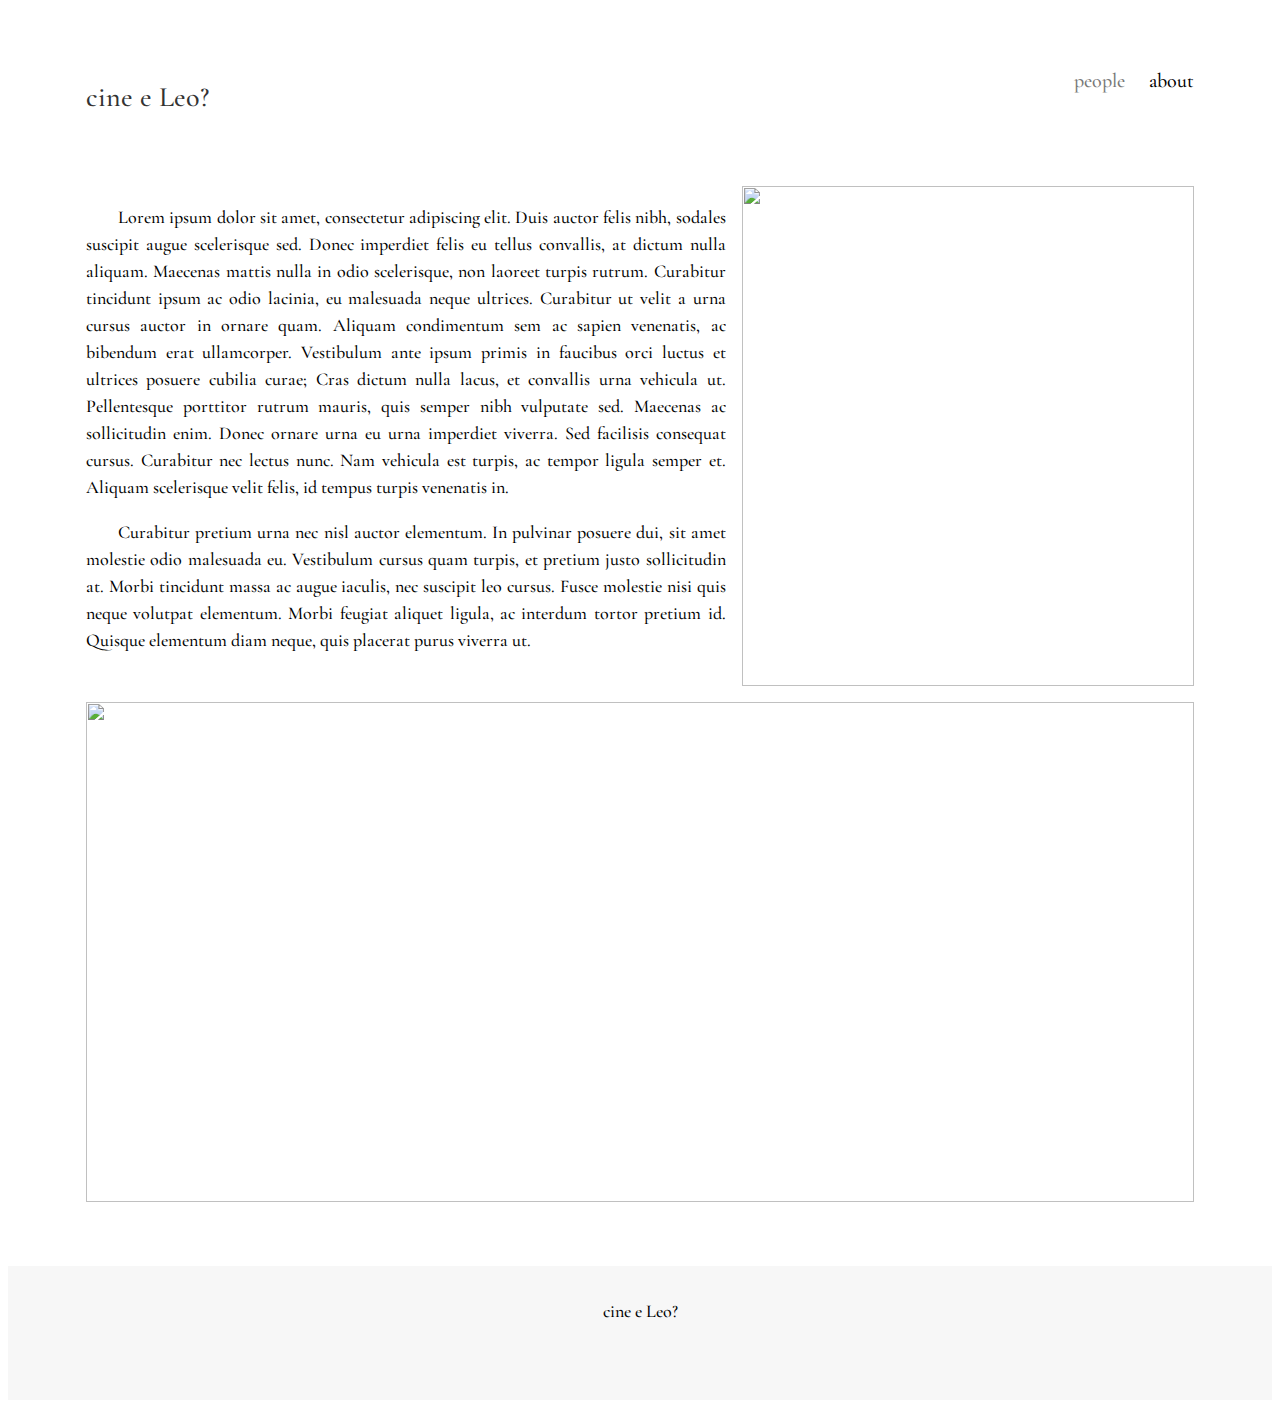
==== about.html @ e7632d4c "Add files via upload" ====
<!DOCTYPE html>
<html>
<head>
	<title>about | cine e Leo?</title>
	<link rel="stylesheet" href="style.css">
	<meta name="viewport" content="width=device-width, initial-scale=1">
	<script src="https://kit.fontawesome.com/a4ee151ce3.js" crossorigin="anonymous"></script>
</head>
<body>

	<nav>
		<div class="container">
			<div class="grid">

				<div class="column-xs-12 column-md-10">
					<a href="index.html" class="title">cine e Leo?</a>
				</div>

				<div class="column-xs-12 column-md-2">
					<ul>
						<li><a href="people.html">people</a></li>
						<li><a href="about.html" class="active">about</a></li>
					</ul>
				</div>

			</div>
		</div>
	</nav>

	<section class="gallery">
		<div class="container">
			<div class="grid">

				<div class="column-xs-12 column-md-7">
					<figure class="img-container">
						<p class="formatare_text">Lorem ipsum dolor sit amet, consectetur adipiscing elit. Duis auctor felis nibh, sodales suscipit augue scelerisque sed. Donec imperdiet felis eu tellus convallis, at dictum nulla aliquam. Maecenas mattis nulla in odio scelerisque, non laoreet turpis rutrum. Curabitur tincidunt ipsum ac odio lacinia, eu malesuada neque ultrices. Curabitur ut velit a urna cursus auctor in ornare quam. Aliquam condimentum sem ac sapien venenatis, ac bibendum erat ullamcorper. Vestibulum ante ipsum primis in faucibus orci luctus et ultrices posuere cubilia curae; Cras dictum nulla lacus, et convallis urna vehicula ut. Pellentesque porttitor rutrum mauris, quis semper nibh vulputate sed. Maecenas ac sollicitudin enim. Donec ornare urna eu urna imperdiet viverra. Sed facilisis consequat cursus. Curabitur nec lectus nunc. Nam vehicula est turpis, ac tempor ligula semper et. Aliquam scelerisque velit felis, id tempus turpis venenatis in.</p>
						<p class="formatare_text">Curabitur pretium urna nec nisl auctor elementum. In pulvinar posuere dui, sit amet molestie odio malesuada eu. Vestibulum cursus quam turpis, et pretium justo sollicitudin at. Morbi tincidunt massa ac augue iaculis, nec suscipit leo cursus. Fusce molestie nisi quis neque volutpat elementum. Morbi feugiat aliquet ligula, ac interdum tortor pretium id. Quisque elementum diam neque, quis placerat purus viverra ut.</p>
					</figure>
				</div>

				<div class="column-xs-12 column-md-5">
					<figure class="img-container">
						<img src="https://source.unsplash.com/5VXH4RG88gc" />
					</figure>
				</div>

				<div class="column-xs-12">
					<figure class="img-container">
						<img src="https://source.unsplash.com/-RBuQ2PK_L8" />
					</figure>
				</div>

			</div>
		</div>
	</section>

	<footer>
		<div class="container">
			<div class="grid">
				<div class="column-xs-12">

					<p class="copyright">cine e Leo?</p>

					<ul class="social">
						<li><a href="https://www.instagram.com/cine.e.leo/" target="_blank" rel="noopener noreferrer"><span class="fab fa-instagram"></span></a></li>
						<li><a href="https://www.facebook.com/profile.php?id=100009470730950" target="_blank" rel="noopener noreferrer"><span class="fab fa-facebook"></span></a></li>
					</ul>

				</div>
			</div>
		</div>
	</footer>
	
</body>
</html>
---- style.css ----
@import url('https://fonts.googleapis.com/css2?family=Cormorant+Garamond:ital,wght@0,300;0,400;0,500;0,600;0,700;1,300;1,400;1,500;1,600;1,700&display=swap');

* {
 box-sizing: border-box;
}

*::before, *::after {
 box-sizing: border-box;
}

body {
 font-family: 'Cormorant Garamond', serif;
 font-weight: 500;
 font-size: 1.125rem;
 line-height: 1.5;
 color: #000;
 background: #fff;
 text-rendering: optimizeLegibility;
}

.formatare_text{
  text-indent: 2rem;
  text-align: justify;
  text-justify: inter-word;
}

.container {
 margin: auto;
 padding: 0 1rem;
 max-width: 71.25rem;
 width: 100%;
}

.grid {
 display: flex;
 flex-direction: column;
 flex-flow: row wrap;
}

.grid > [class*="column-"] {
 display: block;
}

.first {
 order: -1;
}
.last {
 order: 12;
}

.align-top {
 align-items: start;
}
.align-center {
 align-items: center;
}
.align-bottom {
 align-items: end;
}

.column-xs-1 {
 flex-basis: 8.3333333333%;
 max-width: 8.3333333333%;
}
.column-xs-2 {
 flex-basis: 16.6666666667%;
 max-width: 16.6666666667%;
}
.column-xs-3 {
 flex-basis: 25%;
 max-width: 25%;
}
.column-xs-4 {
 flex-basis: 33.3333333333%;
 max-width: 33.3333333333%;
}
.column-xs-5 {
 flex-basis: 41.6666666667%;
 max-width: 41.6666666667%;
}
.column-xs-6 {
 flex-basis: 50%;
 max-width: 50%;
}
.column-xs-7 {
 flex-basis: 58.3333333333%;
 max-width: 58.3333333333%;
}
.column-xs-8 {
 flex-basis: 66.6666666667%;
 max-width: 66.6666666667%;
}
.column-xs-9 {
 flex-basis: 75%;
 max-width: 75%;
}
.column-xs-10 {
 flex-basis: 83.3333333333%;
 max-width: 83.3333333333%;
}
.column-xs-11 {
 flex-basis: 91.6666666667%;
 max-width: 91.6666666667%;
}
.column-xs-12 {
 flex-basis: 100%;
 max-width: 100%;
}

@supports (display: grid) {
 .grid {
   display: grid;
   grid-template-columns: repeat(12, 1fr);
   grid-template-rows: auto;
 }
 .grid > [class*="column-"] {
   margin: 0;
   max-width: 100%;
 }
 .gallery .grid {
   grid-gap: 1rem;
 }
 .column-xs-1 {
   grid-column-start: span 1;
   grid-column-end: span 1;
 }
 .column-xs-2 {
   grid-column-start: span 2;
   grid-column-end: span 2;
 }
 .column-xs-3 {
   grid-column-start: span 3;
   grid-column-end: span 3;
 }
 .column-xs-4 {
   grid-column-start: span 4;
   grid-column-end: span 4;
 }
 .column-xs-5 {
   grid-column-start: span 5;
   grid-column-end: span 5;
 }
 .column-xs-6 {
   grid-column-start: span 6;
   grid-column-end: span 6;
 }
 .column-xs-7 {
   grid-column-start: span 7;
   grid-column-end: span 7;
 }
 .column-xs-8 {
   grid-column-start: span 8;
   grid-column-end: span 8;
 }
 .column-xs-9 {
   grid-column-start: span 9;
   grid-column-end: span 9;
 }
 .column-xs-10 {
   grid-column-start: span 10;
   grid-column-end: span 10;
 }
 .column-xs-11 {
   grid-column-start: span 11;
   grid-column-end: span 11;
 }
 .column-xs-12 {
   grid-column-start: span 12;
   grid-column-end: span 12;
 }
}

/*    incepe bara sus     */

ul {
  padding: 0;
}

ul li {
 margin: 0 1.5rem 0 0;
 list-style: none;
}

a {
 color: #787878;
 text-decoration: none;

}

a:hover {
 color: #000;
}

nav .active {
 color: #000 !important;
}

.title {
  display: block;
  margin-block-start: 1em;
  margin-block-end: 1em;
  margin-inline-start: 0px;
  margin-inline-end: 0px;
  font-size: 1.75rem;
  color: #333;
}

nav {
 padding: 2.5rem 0 2.5rem 0;
}

nav ul {
 display: flex;
 justify-content: flex-start;
}

nav li {
 font-size: 1.25rem;
}

nav li:nth-child(2) {
 margin: 0;
}

/*    termina bara sus     */

/*    incepe galerie     */

.gallery {
 padding: 0 0 4rem 0;
}

.tile {
  transform: scale(0);
}

.scale-anm {
  transform: scale(1);
}
.filtre {
  text-align: right;
}

.toolbar{
  display: none;
  overflow: hidden;
}

.buton_mare {
  font-family: 'Cormorant Garamond', serif;
  font-size: 1rem;
  margin: 0 0 1rem 0;
  font-weight: 300;
  background-color: #f7f7f7;
  border: none;
  cursor: pointer;
}

.buton_mare:focus {
  outline: none;
}

.buton {
  font-family: 'Cormorant Garamond', serif;
  font-size: 1rem;
  margin: 0 0 1rem 0;
  font-weight: 300;
  background-color: #f7f7f7;
  border: none;
  cursor: pointer;
}

.buton:hover {
  font-weight: 600;
}

.butonactiv {
  font-weight: 600 ;
}

.buton:focus {
  outline: none;
}

figure {
  margin: 0;
}

.img-container {
 width: 100%;
 height: 500px;
 overflow: hidden;
}

img {
 width: 100%;
 height: 500px;
 object-fit: cover;
 transform: scale(1);
 transition: all 0.3s ease-in-out;
}

img:hover {
 transform: scale(1.02);
}

/*    termina galerie     */

/*    incepe footer     */

.social, .copyright {
 margin: 1rem;
}

.copyright{
  -webkit-user-select: none;
  -moz-user-select: none;
  -ms-user-select: none;
  user-select: none;
}

.social li {
 display: inline-block;
}

footer li:nth-child(2) {
 margin: 0;
}

footer {
  width: 100%;
  padding: 1rem 0;
  background: #f7f7f7;
  text-align: center;
}

/*    termina footer     */

/*    incepe media responsive     */

@supports (display: grid) {
  @media (min-width: 48rem) {
   .column-sm-1 {
     grid-column-start: span 1;
     grid-column-end: span 1;
   }
   .column-sm-2 {
     grid-column-start: span 2;
     grid-column-end: span 2;
   }
   .column-sm-3 {
     grid-column-start: span 3;
     grid-column-end: span 3;
   }
   .column-sm-4 {
     grid-column-start: span 4;
     grid-column-end: span 4;
   }
   .column-sm-5 {
     grid-column-start: span 5;
     grid-column-end: span 5;
   }
   .column-sm-6 {
     grid-column-start: span 6;
     grid-column-end: span 6;
   }
   .column-sm-7 {
     grid-column-start: span 7;
     grid-column-end: span 7;
   }
   .column-sm-8 {
     grid-column-start: span 8;
     grid-column-end: span 8;
   }
   .column-sm-9 {
     grid-column-start: span 9;
     grid-column-end: span 9;
   }
   .column-sm-10 {
     grid-column-start: span 10;
     grid-column-end: span 10;
   }
   .column-sm-11 {
     grid-column-start: span 11;
     grid-column-end: span 11;
   }
   .column-sm-12 {
     grid-column-start: span 12;
     grid-column-end: span 12;
   }
 }

 @media (min-width: 62rem) {
   .column-md-1 {
     grid-column-start: span 1;
     grid-column-end: span 1;
   }
   .column-md-2 {
     grid-column-start: span 2;
     grid-column-end: span 2;
   }
   .column-md-3 {
     grid-column-start: span 3;
     grid-column-end: span 3;
   }
   .column-md-4 {
     grid-column-start: span 4;
     grid-column-end: span 4;
   }
   .column-md-5 {
     grid-column-start: span 5;
     grid-column-end: span 5;
   }
   .column-md-6 {
     grid-column-start: span 6;
     grid-column-end: span 6;
   }
   .column-md-7 {
     grid-column-start: span 7;
     grid-column-end: span 7;
   }
   .column-md-8 {
     grid-column-start: span 8;
     grid-column-end: span 8;
   }
   .column-md-9 {
     grid-column-start: span 9;
     grid-column-end: span 9;
   }
   .column-md-10 {
     grid-column-start: span 10;
     grid-column-end: span 10;
   }
   .column-md-11 {
     grid-column-start: span 11;
     grid-column-end: span 11;
   }
   .column-md-12 {
     grid-column-start: span 12;
     grid-column-end: span 12;
   }
 }

 @media (min-width: 75rem) {
   .column-lg-1 {
     grid-column-start: span 1;
     grid-column-end: span 1;
   }
   .column-lg-2 {
     grid-column-start: span 2;
     grid-column-end: span 2;
   }
   .column-lg-3 {
     grid-column-start: span 3;
     grid-column-end: span 3;
   }
   .column-lg-4 {
     grid-column-start: span 4;
     grid-column-end: span 4;
   }
   .column-lg-5 {
     grid-column-start: span 5;
     grid-column-end: span 5;
   }
   .column-lg-6 {
     grid-column-start: span 6;
     grid-column-end: span 6;
   }
   .column-lg-7 {
     grid-column-start: span 7;
     grid-column-end: span 7;
   }
   .column-lg-8 {
     grid-column-start: span 8;
     grid-column-end: span 8;
   }
   .column-lg-9 {
     grid-column-start: span 9;
     grid-column-end: span 9;
   }
   .column-lg-10 {
     grid-column-start: span 10;
     grid-column-end: span 10;
   }
   .column-lg-11 {
     grid-column-start: span 11;
     grid-column-end: span 11;
   }
   .column-lg-12 {
     grid-column-start: span 12;
     grid-column-end: span 12;
   }
 }
}

@media (min-width: 48rem) {
 .column-sm-1 {
   flex-basis: 8.3333333333%;
   max-width: 8.3333333333%;
 }
 .column-sm-2 {
   flex-basis: 16.6666666667%;
   max-width: 16.6666666667%;
 }
 .column-sm-3 {
   flex-basis: 25%;
   max-width: 25%;
 }
 .column-sm-4 {
   flex-basis: 33.3333333333%;
   max-width: 33.3333333333%;
 }
 .column-sm-5 {
   flex-basis: 41.6666666667%;
   max-width: 41.6666666667%;
 }
 .column-sm-6 {
   flex-basis: 50%;
   max-width: 50%;
 }
 .column-sm-7 {
   flex-basis: 58.3333333333%;
   max-width: 58.3333333333%;
 }
 .column-sm-8 {
   flex-basis: 66.6666666667%;
   max-width: 66.6666666667%;
 }
 .column-sm-9 {
   flex-basis: 75%;
   max-width: 75%;
 }
 .column-sm-10 {
   flex-basis: 83.3333333333%;
   max-width: 83.3333333333%;
 }
 .column-sm-11 {
   flex-basis: 91.6666666667%;
   max-width: 91.6666666667%;
 }
 .column-sm-12 {
   flex-basis: 100%;
   max-width: 100%;
 }
}

@media (min-width: 62rem) {
 .column-md-1 {
   flex-basis: 8.3333333333%;
   max-width: 8.3333333333%;
 }
 .column-md-2 {
   flex-basis: 16.6666666667%;
   max-width: 16.6666666667%;
 }
 .column-md-3 {
   flex-basis: 25%;
   max-width: 25%;
 }
 .column-md-4 {
   flex-basis: 33.3333333333%;
   max-width: 33.3333333333%;
 }
 .column-md-5 {
   flex-basis: 41.6666666667%;
   max-width: 41.6666666667%;
 }
 .column-md-6 {
   flex-basis: 50%;
   max-width: 50%;
 }
 .column-md-7 {
   flex-basis: 58.3333333333%;
   max-width: 58.3333333333%;
 }
 .column-md-8 {
   flex-basis: 66.6666666667%;
   max-width: 66.6666666667%;
 }
 .column-md-9 {
   flex-basis: 75%;
   max-width: 75%;
 }
 .column-md-10 {
   flex-basis: 83.3333333333%;
   max-width: 83.3333333333%;
 }
 .column-md-11 {
   flex-basis: 91.6666666667%;
   max-width: 91.6666666667%;
 }
 .column-md-12 {
   flex-basis: 100%;
   max-width: 100%;
 }
}

@media (min-width: 75rem) {
 .column-lg-1 {
   flex-basis: 8.3333333333%;
   max-width: 8.3333333333%;
 }
 .column-lg-2 {
   flex-basis: 16.6666666667%;
   max-width: 16.6666666667%;
 }
 .column-lg-3 {
   flex-basis: 25%;
   max-width: 25%;
 }
 .column-lg-4 {
   flex-basis: 33.3333333333%;
   max-width: 33.3333333333%;
 }
 .column-lg-5 {
   flex-basis: 41.6666666667%;
   max-width: 41.6666666667%;
 }
 .column-lg-6 {
   flex-basis: 50%;
   max-width: 50%;
 }
 .column-lg-7 {
   flex-basis: 58.3333333333%;
   max-width: 58.3333333333%;
 }
 .column-lg-8 {
   flex-basis: 66.6666666667%;
   max-width: 66.6666666667%;
 }
 .column-lg-9 {
   flex-basis: 75%;
   max-width: 75%;
 }
 .column-lg-10 {
   flex-basis: 83.3333333333%;
   max-width: 83.3333333333%;
 }
 .column-lg-11 {
   flex-basis: 91.6666666667%;
   max-width: 91.6666666667%;
 }
 .column-lg-12 {
   flex-basis: 100%;
   max-width: 100%;
 }
}

@media (min-width: 62rem) {
 nav ul {
   justify-content: flex-end;
 }
}

@media screen and (max-width: 1024px) {
  nav {
    padding-top: 1.5rem;
  }

  .title {
    margin-block-start: 0.3em;
    margin-block-end: 0em;
  }

  .img-container {
   height: 100%;
 }

 .img-content {
   display: block;
   padding: 1rem 0;
 }

 img {
   transition: none;
 }

 img:hover {
   transform: none;
 }
}

/*    termiana media responsive     */
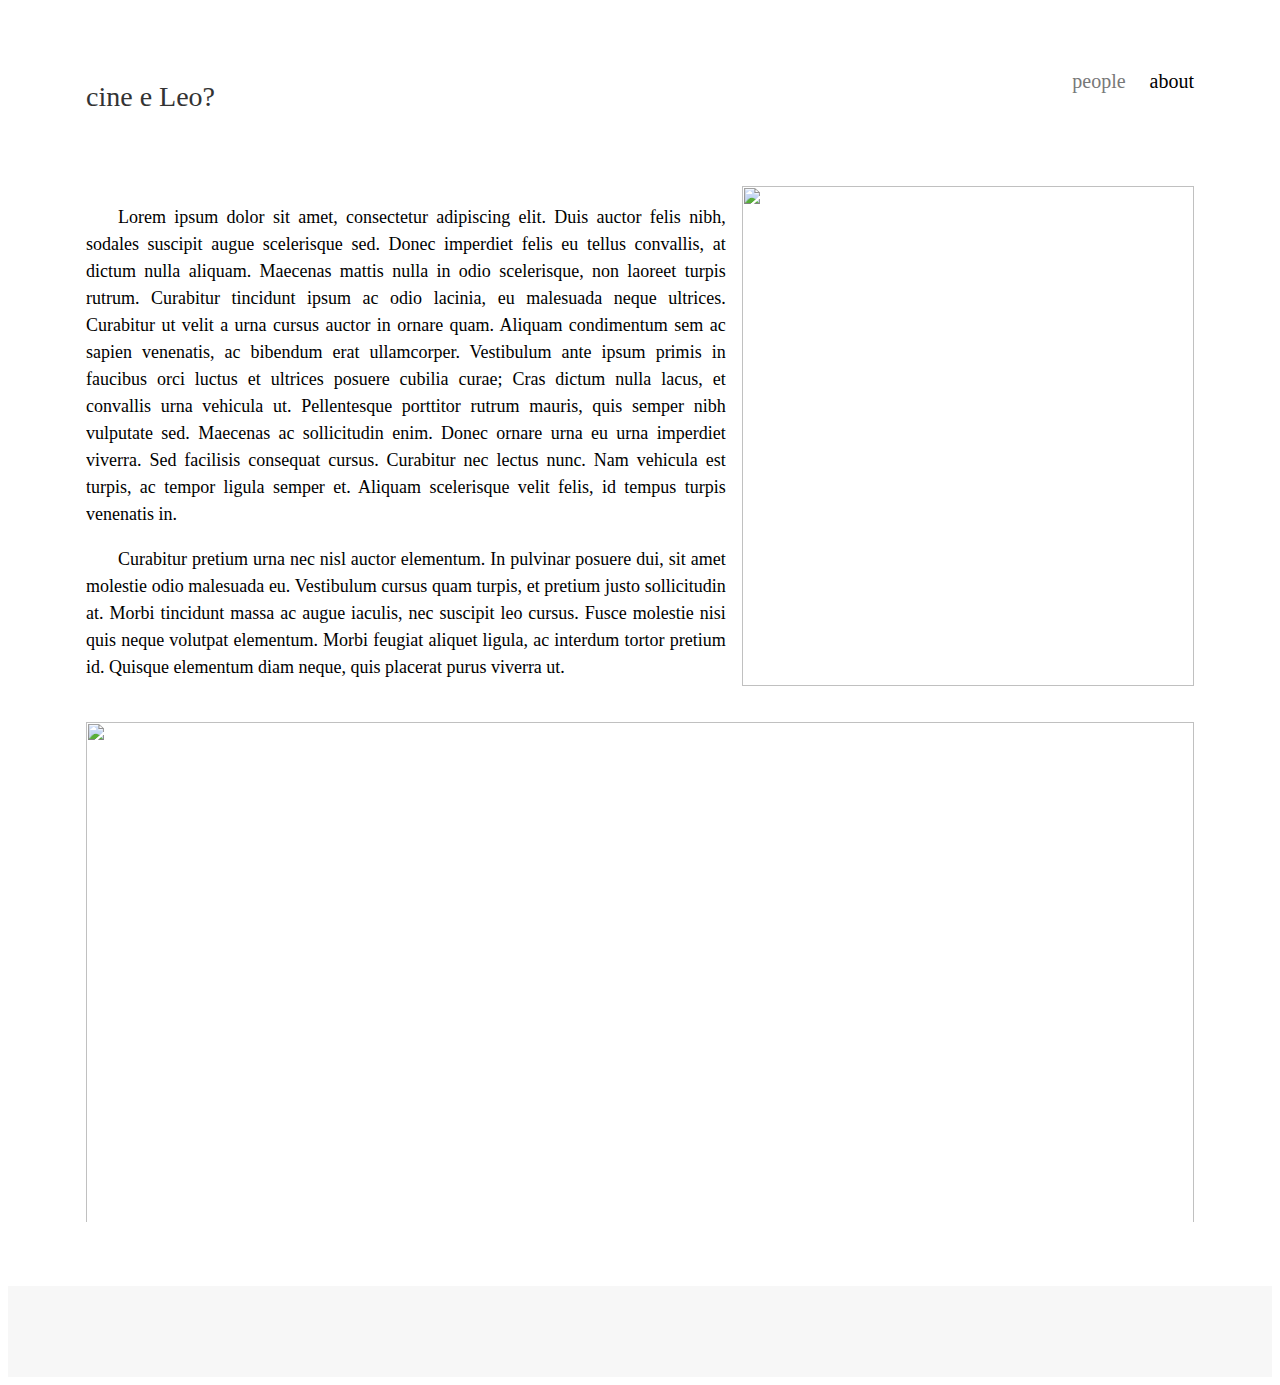
==== commit af4fb2da: "Add files via upload" ====
--- a/about.html
+++ b/about.html
@@ -2,9 +2,16 @@
 <html>
 <head>
 	<title>about | cine e Leo?</title>
-	<link rel="stylesheet" href="style.css">
+	<link rel="stylesheet" href="stuff/style.css">
 	<meta name="viewport" content="width=device-width, initial-scale=1">
 	<script src="https://kit.fontawesome.com/a4ee151ce3.js" crossorigin="anonymous"></script>
+
+	<link rel="icon" type="image/png" href="stuff/favicon.png"/>
+	<meta property="og:title" content="about | cine e Leo?" />
+	<meta property="og:type" content="website" />
+	<meta property="og:url" content="https://leonardhinganescu.github.io/cineeleo/about.html" />
+	<meta property="og:image" content="https://source.unsplash.com/P44RIGl9V54" />
+	<meta property="og:description" content="The official photography portfolio and website of the photographer Leonard Hîngănescu." />
 </head>
 <body>
 
@@ -29,7 +36,7 @@
 
 	<section class="gallery">
 		<div class="container">
-			<div class="grid">
+			<div class="grid dimmed">
 
 				<div class="column-xs-12 column-md-7">
 					<figure class="img-container">
@@ -40,12 +47,12 @@
 
 				<div class="column-xs-12 column-md-5">
 					<figure class="img-container">
-						<img src="https://source.unsplash.com/5VXH4RG88gc" />
+						<img src="stuff/img/about/profile_picture.jpg" />
 					</figure>
 				</div>
 
 				<div class="column-xs-12">
-					<figure class="img-container">
+					<figure class="img-container specialImg">
 						<img src="https://source.unsplash.com/-RBuQ2PK_L8" />
 					</figure>
 				</div>
@@ -59,17 +66,20 @@
 			<div class="grid">
 				<div class="column-xs-12">
 
-					<p class="copyright">cine e Leo?</p>
-
 					<ul class="social">
 						<li><a href="https://www.instagram.com/cine.e.leo/" target="_blank" rel="noopener noreferrer"><span class="fab fa-instagram"></span></a></li>
 						<li><a href="https://www.facebook.com/profile.php?id=100009470730950" target="_blank" rel="noopener noreferrer"><span class="fab fa-facebook"></span></a></li>
 					</ul>
 
+					<p class="copyright"></p>
+
 				</div>
 			</div>
 		</div>
 	</footer>
+
+	<script src='https://cdnjs.cloudflare.com/ajax/libs/jquery/3.1.1/jquery.min.js'></script>
+	<script src="stuff/script.js"></script>
 	
 </body>
 </html>--- a/stuff/style.css
+++ b/stuff/style.css
@@ -0,0 +1,772 @@
+@font-face {
+  font-family: Cormorant_Garamond;
+  src: url(fonts/cormorantgaramond-light.ttf);
+  font-weight: 300;
+}
+
+@font-face {
+  font-family: Cormorant_Garamond;
+  src: url(fonts/cormorantgaramond-lightitalic.ttf);
+  font-weight: 300;
+  font-style: italic;
+}
+
+@font-face {
+  font-family: Cormorant_Garamond;
+  src: url(fonts/cormorantgaramond-regular.ttf);
+  font-weight: 400;
+}
+
+@font-face {
+  font-family: Cormorant_Garamond;
+  src: url(fonts/cormorantgaramond-italic.ttf);
+  font-weight: 400;
+  font-style: italic;
+}
+
+@font-face {
+  font-family: Cormorant_Garamond;
+  src: url(fonts/cormorantgaramond-medium.ttf);
+  font-weight: 500;
+}
+
+@font-face {
+  font-family: Cormorant_Garamond;
+  src: url(fonts/cormorantgaramond-mediumitalic.ttf);
+  font-weight: 500;
+  font-style: italic;
+}
+
+@font-face {
+  font-family: Cormorant_Garamond;
+  src: url(fonts/cormorantgaramond-semibold.ttf);
+  font-weight: 600;
+}
+
+@font-face {
+  font-family: Cormorant_Garamond;
+  src: url(fonts/cormorantgaramond-semibolditalic.ttf);
+  font-weight: 600;
+  font-style: italic;
+}
+
+@font-face {
+  font-family: Cormorant_Garamond;
+  src: url(fonts/CormorantGaramond-Bold.ttf);
+  font-weight: 700;
+}
+
+@font-face {
+  font-family: Cormorant_Garamond;
+  src: url(fonts/cormorantgaramond-bolditalic.ttf);
+  font-weight: 700;
+  font-style: italic;
+}
+
+* {
+ box-sizing: border-box;
+}
+
+*::before, *::after {
+ box-sizing: border-box;
+}
+
+body {
+ font-family: Cormorant_Garamond;
+ font-weight: 500;
+ font-size: 1.125rem;
+ line-height: 1.5;
+ color: #000;
+ background: #fff;
+ text-rendering: optimizeLegibility;
+}
+
+.formatare_text{
+  text-indent: 2rem;
+  text-align: justify;
+  text-justify: inter-word;
+}
+
+.container {
+ margin: auto;
+ padding: 0 1rem;
+ max-width: 71.25rem;
+ width: 100%;
+}
+
+.grid {
+  display: flex;
+  flex-direction: column;
+  flex-flow: row wrap;
+}
+
+.grid > [class*="column-"] {
+ display: block;
+}
+
+.first {
+ order: -1;
+}
+.last {
+ order: 12;
+}
+
+.align-top {
+ align-items: start;
+}
+.align-center {
+ align-items: center;
+}
+.align-bottom {
+ align-items: end;
+}
+
+.column-xs-1 {
+ flex-basis: 8.3333333333%;
+ max-width: 8.3333333333%;
+}
+.column-xs-2 {
+ flex-basis: 16.6666666667%;
+ max-width: 16.6666666667%;
+}
+.column-xs-3 {
+ flex-basis: 25%;
+ max-width: 25%;
+}
+.column-xs-4 {
+ flex-basis: 33.3333333333%;
+ max-width: 33.3333333333%;
+}
+.column-xs-5 {
+ flex-basis: 41.6666666667%;
+ max-width: 41.6666666667%;
+}
+.column-xs-6 {
+ flex-basis: 50%;
+ max-width: 50%;
+}
+.column-xs-7 {
+ flex-basis: 58.3333333333%;
+ max-width: 58.3333333333%;
+}
+.column-xs-8 {
+ flex-basis: 66.6666666667%;
+ max-width: 66.6666666667%;
+}
+.column-xs-9 {
+ flex-basis: 75%;
+ max-width: 75%;
+}
+.column-xs-10 {
+ flex-basis: 83.3333333333%;
+ max-width: 83.3333333333%;
+}
+.column-xs-11 {
+ flex-basis: 91.6666666667%;
+ max-width: 91.6666666667%;
+}
+.column-xs-12 {
+ flex-basis: 100%;
+ max-width: 100%;
+}
+
+@supports (display: grid) {
+ .grid {
+   display: grid;
+   grid-template-columns: repeat(12, 1fr);
+   grid-template-rows: auto;
+ }
+ .grid > [class*="column-"] {
+   margin: 0;
+   max-width: 100%;
+ }
+ .gallery .grid {
+   grid-gap: 1rem;
+ }
+ .column-xs-1 {
+   grid-column-start: span 1;
+   grid-column-end: span 1;
+ }
+ .column-xs-2 {
+   grid-column-start: span 2;
+   grid-column-end: span 2;
+ }
+ .column-xs-3 {
+   grid-column-start: span 3;
+   grid-column-end: span 3;
+ }
+ .column-xs-4 {
+   grid-column-start: span 4;
+   grid-column-end: span 4;
+ }
+ .column-xs-5 {
+   grid-column-start: span 5;
+   grid-column-end: span 5;
+ }
+ .column-xs-6 {
+   grid-column-start: span 6;
+   grid-column-end: span 6;
+ }
+ .column-xs-7 {
+   grid-column-start: span 7;
+   grid-column-end: span 7;
+ }
+ .column-xs-8 {
+   grid-column-start: span 8;
+   grid-column-end: span 8;
+ }
+ .column-xs-9 {
+   grid-column-start: span 9;
+   grid-column-end: span 9;
+ }
+ .column-xs-10 {
+   grid-column-start: span 10;
+   grid-column-end: span 10;
+ }
+ .column-xs-11 {
+   grid-column-start: span 11;
+   grid-column-end: span 11;
+ }
+ .column-xs-12 {
+   grid-column-start: span 12;
+   grid-column-end: span 12;
+ }
+}
+
+/*    incepe bara sus     */
+
+ul {
+  padding: 0;
+}
+
+ul li {
+ margin: 0 1.5rem 0 0;
+ list-style: none;
+}
+
+a {
+ color: #787878;
+ text-decoration: none;
+
+}
+
+a:hover {
+ color: #000;
+}
+
+nav .active {
+ color: #000 !important;
+}
+
+.title {
+  display: block;
+  margin-block-start: 1em;
+  margin-block-end: 1em;
+  margin-inline-start: 0px;
+  margin-inline-end: 0px;
+  font-size: 1.75rem;
+  color: #333;
+}
+
+nav {
+ padding: 2.5rem 0 2.5rem 0;
+}
+
+nav ul {
+ display: flex;
+ justify-content: flex-start;
+}
+
+nav li {
+ font-size: 1.25rem;
+}
+
+nav li:nth-child(2) {
+ margin: 0;
+}
+
+/*    termina bara sus     */
+
+/*    incepe galerie     */
+
+.dimmed {
+  position: relative;
+}
+
+.dimmed:after {
+  content: " ";
+  z-index: 10;
+  display: block;
+  position: absolute;
+  height: 100%;
+  top: 0;
+  left: 0;
+  right: 0;
+}
+
+.gallery {
+ padding: 0 0 4rem 0;
+}
+
+.tile {
+  transform: scale(0);
+}
+
+.scale-anm {
+  transform: scale(1);
+}
+.filtre {
+  text-align: right;
+}
+
+.toolbar{
+  display: none;
+  overflow: hidden;
+}
+
+.buton_mare {
+  font-family: Cormorant_Garamond;
+  font-size: 1rem;
+  margin: 0 0 1rem 0;
+  font-weight: 300;
+  background-color: #f7f7f7;
+  border: none;
+  cursor: pointer;
+}
+
+.buton_mare:focus {
+  outline: none;
+}
+
+.buton {
+  font-family: Cormorant_Garamond;
+  font-size: 1rem;
+  margin: 0 0 1rem 0;
+  font-weight: 300;
+  background-color: #f7f7f7;
+  border: none;
+  cursor: pointer;
+}
+
+.buton:hover {
+  text-shadow: 0 0 .01px black;
+}
+
+.butonactiv {
+  text-shadow: 0 0 .01px black;
+}
+
+.buton:focus {
+  outline: none;
+}
+
+figure {
+  margin: 0;
+}
+
+.img-container {
+ width: 100%;
+ height: 500px;
+ overflow: hidden;
+}
+
+img {
+ width: 100%;
+ height: 500px;
+ object-fit: cover;
+ transform: scale(1);
+ transition: all 0.3s ease-in-out;
+}
+
+/*    termina galerie     */
+
+/*    incepe footer     */
+
+.social, .copyright {
+ margin: 1rem;
+}
+
+.copyright{
+  -webkit-user-select: none;
+  -moz-user-select: none;
+  -ms-user-select: none;
+  user-select: none;
+}
+
+.social li {
+ display: inline-block;
+}
+
+footer li:nth-child(2) {
+ margin: 0;
+}
+
+footer {
+  width: 100%;
+  padding: 1rem 0;
+  background: #f7f7f7;
+  text-align: center;
+  font-style: italic;
+}
+
+/*    termina footer     */
+
+/*    Prima pagină      */
+
+.specialImg img{
+  height: 600px;
+}
+.specialImg {
+  margin-top: 20px;
+}
+
+/*    incepe media responsive     */
+
+@supports (display: grid) {
+  @media (min-width: 48rem) {
+   .column-sm-1 {
+     grid-column-start: span 1;
+     grid-column-end: span 1;
+   }
+   .column-sm-2 {
+     grid-column-start: span 2;
+     grid-column-end: span 2;
+   }
+   .column-sm-3 {
+     grid-column-start: span 3;
+     grid-column-end: span 3;
+   }
+   .column-sm-4 {
+     grid-column-start: span 4;
+     grid-column-end: span 4;
+   }
+   .column-sm-5 {
+     grid-column-start: span 5;
+     grid-column-end: span 5;
+   }
+   .column-sm-6 {
+     grid-column-start: span 6;
+     grid-column-end: span 6;
+   }
+   .column-sm-7 {
+     grid-column-start: span 7;
+     grid-column-end: span 7;
+   }
+   .column-sm-8 {
+     grid-column-start: span 8;
+     grid-column-end: span 8;
+   }
+   .column-sm-9 {
+     grid-column-start: span 9;
+     grid-column-end: span 9;
+   }
+   .column-sm-10 {
+     grid-column-start: span 10;
+     grid-column-end: span 10;
+   }
+   .column-sm-11 {
+     grid-column-start: span 11;
+     grid-column-end: span 11;
+   }
+   .column-sm-12 {
+     grid-column-start: span 12;
+     grid-column-end: span 12;
+   }
+ }
+
+ @media (min-width: 62rem) {
+   .column-md-1 {
+     grid-column-start: span 1;
+     grid-column-end: span 1;
+   }
+   .column-md-2 {
+     grid-column-start: span 2;
+     grid-column-end: span 2;
+   }
+   .column-md-3 {
+     grid-column-start: span 3;
+     grid-column-end: span 3;
+   }
+   .column-md-4 {
+     grid-column-start: span 4;
+     grid-column-end: span 4;
+   }
+   .column-md-5 {
+     grid-column-start: span 5;
+     grid-column-end: span 5;
+   }
+   .column-md-6 {
+     grid-column-start: span 6;
+     grid-column-end: span 6;
+   }
+   .column-md-7 {
+     grid-column-start: span 7;
+     grid-column-end: span 7;
+   }
+   .column-md-8 {
+     grid-column-start: span 8;
+     grid-column-end: span 8;
+   }
+   .column-md-9 {
+     grid-column-start: span 9;
+     grid-column-end: span 9;
+   }
+   .column-md-10 {
+     grid-column-start: span 10;
+     grid-column-end: span 10;
+   }
+   .column-md-11 {
+     grid-column-start: span 11;
+     grid-column-end: span 11;
+   }
+   .column-md-12 {
+     grid-column-start: span 12;
+     grid-column-end: span 12;
+   }
+ }
+
+ @media (min-width: 75rem) {
+   .column-lg-1 {
+     grid-column-start: span 1;
+     grid-column-end: span 1;
+   }
+   .column-lg-2 {
+     grid-column-start: span 2;
+     grid-column-end: span 2;
+   }
+   .column-lg-3 {
+     grid-column-start: span 3;
+     grid-column-end: span 3;
+   }
+   .column-lg-4 {
+     grid-column-start: span 4;
+     grid-column-end: span 4;
+   }
+   .column-lg-5 {
+     grid-column-start: span 5;
+     grid-column-end: span 5;
+   }
+   .column-lg-6 {
+     grid-column-start: span 6;
+     grid-column-end: span 6;
+   }
+   .column-lg-7 {
+     grid-column-start: span 7;
+     grid-column-end: span 7;
+   }
+   .column-lg-8 {
+     grid-column-start: span 8;
+     grid-column-end: span 8;
+   }
+   .column-lg-9 {
+     grid-column-start: span 9;
+     grid-column-end: span 9;
+   }
+   .column-lg-10 {
+     grid-column-start: span 10;
+     grid-column-end: span 10;
+   }
+   .column-lg-11 {
+     grid-column-start: span 11;
+     grid-column-end: span 11;
+   }
+   .column-lg-12 {
+     grid-column-start: span 12;
+     grid-column-end: span 12;
+   }
+ }
+}
+
+@media (min-width: 48rem) {
+ .column-sm-1 {
+   flex-basis: 8.3333333333%;
+   max-width: 8.3333333333%;
+ }
+ .column-sm-2 {
+   flex-basis: 16.6666666667%;
+   max-width: 16.6666666667%;
+ }
+ .column-sm-3 {
+   flex-basis: 25%;
+   max-width: 25%;
+ }
+ .column-sm-4 {
+   flex-basis: 33.3333333333%;
+   max-width: 33.3333333333%;
+ }
+ .column-sm-5 {
+   flex-basis: 41.6666666667%;
+   max-width: 41.6666666667%;
+ }
+ .column-sm-6 {
+   flex-basis: 50%;
+   max-width: 50%;
+ }
+ .column-sm-7 {
+   flex-basis: 58.3333333333%;
+   max-width: 58.3333333333%;
+ }
+ .column-sm-8 {
+   flex-basis: 66.6666666667%;
+   max-width: 66.6666666667%;
+ }
+ .column-sm-9 {
+   flex-basis: 75%;
+   max-width: 75%;
+ }
+ .column-sm-10 {
+   flex-basis: 83.3333333333%;
+   max-width: 83.3333333333%;
+ }
+ .column-sm-11 {
+   flex-basis: 91.6666666667%;
+   max-width: 91.6666666667%;
+ }
+ .column-sm-12 {
+   flex-basis: 100%;
+   max-width: 100%;
+ }
+}
+
+@media (min-width: 62rem) {
+ .column-md-1 {
+   flex-basis: 8.3333333333%;
+   max-width: 8.3333333333%;
+ }
+ .column-md-2 {
+   flex-basis: 16.6666666667%;
+   max-width: 16.6666666667%;
+ }
+ .column-md-3 {
+   flex-basis: 25%;
+   max-width: 25%;
+ }
+ .column-md-4 {
+   flex-basis: 33.3333333333%;
+   max-width: 33.3333333333%;
+ }
+ .column-md-5 {
+   flex-basis: 41.6666666667%;
+   max-width: 41.6666666667%;
+ }
+ .column-md-6 {
+   flex-basis: 50%;
+   max-width: 50%;
+ }
+ .column-md-7 {
+   flex-basis: 58.3333333333%;
+   max-width: 58.3333333333%;
+ }
+ .column-md-8 {
+   flex-basis: 66.6666666667%;
+   max-width: 66.6666666667%;
+ }
+ .column-md-9 {
+   flex-basis: 75%;
+   max-width: 75%;
+ }
+ .column-md-10 {
+   flex-basis: 83.3333333333%;
+   max-width: 83.3333333333%;
+ }
+ .column-md-11 {
+   flex-basis: 91.6666666667%;
+   max-width: 91.6666666667%;
+ }
+ .column-md-12 {
+   flex-basis: 100%;
+   max-width: 100%;
+ }
+}
+
+@media (min-width: 75rem) {
+ .column-lg-1 {
+   flex-basis: 8.3333333333%;
+   max-width: 8.3333333333%;
+ }
+ .column-lg-2 {
+   flex-basis: 16.6666666667%;
+   max-width: 16.6666666667%;
+ }
+ .column-lg-3 {
+   flex-basis: 25%;
+   max-width: 25%;
+ }
+ .column-lg-4 {
+   flex-basis: 33.3333333333%;
+   max-width: 33.3333333333%;
+ }
+ .column-lg-5 {
+   flex-basis: 41.6666666667%;
+   max-width: 41.6666666667%;
+ }
+ .column-lg-6 {
+   flex-basis: 50%;
+   max-width: 50%;
+ }
+ .column-lg-7 {
+   flex-basis: 58.3333333333%;
+   max-width: 58.3333333333%;
+ }
+ .column-lg-8 {
+   flex-basis: 66.6666666667%;
+   max-width: 66.6666666667%;
+ }
+ .column-lg-9 {
+   flex-basis: 75%;
+   max-width: 75%;
+ }
+ .column-lg-10 {
+   flex-basis: 83.3333333333%;
+   max-width: 83.3333333333%;
+ }
+ .column-lg-11 {
+   flex-basis: 91.6666666667%;
+   max-width: 91.6666666667%;
+ }
+ .column-lg-12 {
+   flex-basis: 100%;
+   max-width: 100%;
+ }
+}
+
+@media (min-width: 62rem) {
+ nav ul {
+   justify-content: flex-end;
+ }
+}
+
+@media screen and (max-width: 1024px) {
+  nav {
+    padding-top: 1.5rem;
+  }
+
+  .title {
+    margin-block-start: 0.3em;
+    margin-block-end: 0em;
+  }
+
+  .img-container {
+   height: 100%;
+ }
+
+ .img-content {
+   display: block;
+   padding: 1rem 0;
+ }
+
+ img {
+   transition: none;
+   height: unset;
+ }
+
+ img:hover {
+   transform: none;
+ }
+
+ .specialImg img {
+  height: unset;
+}
+}
+
+/*    termiana media responsive     */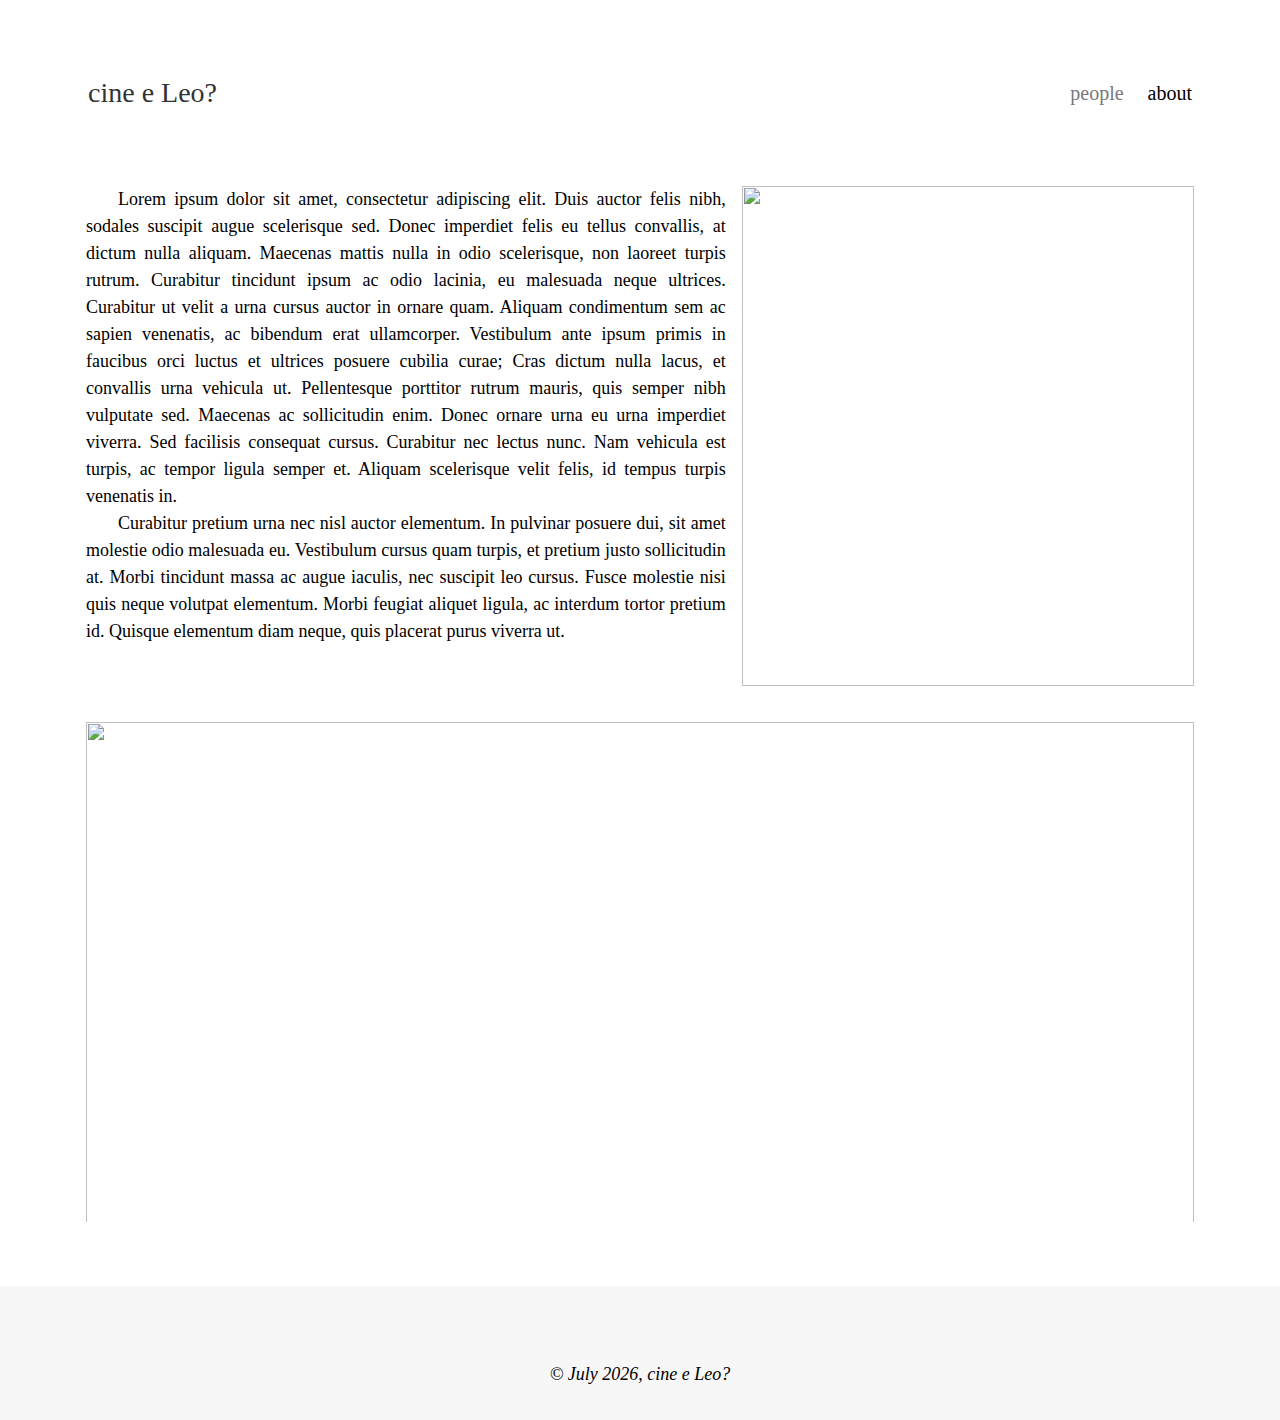
==== commit f224acde: "Add files via upload" ====
--- a/about.html
+++ b/about.html
@@ -1,85 +1,126 @@
 <!DOCTYPE html>
-<html>
-<head>
-	<title>about | cine e Leo?</title>
-	<link rel="stylesheet" href="stuff/style.css">
-	<meta name="viewport" content="width=device-width, initial-scale=1">
-	<script src="https://kit.fontawesome.com/a4ee151ce3.js" crossorigin="anonymous"></script>
+<html lang="en">
+  <head>
+	<meta charset="UTF-8">
+    <title>about | cine e Leo?</title>
+    <link rel="stylesheet" href="stuff/styles.css" />
+    <meta name="viewport" content="width=device-width, initial-scale=1" />
+    <script
+      src="https://kit.fontawesome.com/a4ee151ce3.js"
+      crossorigin="anonymous"
+    ></script>
 
-	<link rel="icon" type="image/png" href="stuff/favicon.png"/>
-	<meta property="og:title" content="about | cine e Leo?" />
-	<meta property="og:type" content="website" />
-	<meta property="og:url" content="https://leonardhinganescu.github.io/cineeleo/about.html" />
-	<meta property="og:image" content="https://source.unsplash.com/P44RIGl9V54" />
-	<meta property="og:description" content="The official photography portfolio and website of the photographer Leonard Hîngănescu." />
-</head>
-<body>
+    <link rel="icon" type="image/png" href="stuff/favicon.png" />
+    <meta property="og:title" content="about | cine e Leo?" />
+    <meta property="og:type" content="website" />
+    <meta
+      property="og:url"
+      content="https://leonardhinganescu.github.io/cineeleo/about.html"
+    />
+    <meta property="og:image" content="stuff/img/about/profile_picture.jpg" />
+    <meta
+      property="og:description"
+      content="The official photography portfolio and website of the photographer Leonard H&#238;ng&#259;nescu."
+    />
+  </head>
+  <body>
+    <nav>
+      <div class="container">
+        <div class="grid">
+          <div class="column-xs-12 column-md-10">
+            <a href="index.html" class="title">cine e Leo?</a>
+          </div>
 
-	<nav>
-		<div class="container">
-			<div class="grid">
+          <div class="column-xs-12 column-md-2">
+            <ul>
+              <li><a href="people.html">people</a></li>
+              <li><a href="about.html" class="active">about</a></li>
+            </ul>
+          </div>
+        </div>
+      </div>
+    </nav>
 
-				<div class="column-xs-12 column-md-10">
-					<a href="index.html" class="title">cine e Leo?</a>
-				</div>
+    <section class="gallery">
+      <div class="container">
+        <div class="grid dimmed">
+          <div class="column-xs-12 column-md-7">
+            <figure class="img-container">
+              <p class="formatare_text">
+                Lorem ipsum dolor sit amet, consectetur adipiscing elit. Duis
+                auctor felis nibh, sodales suscipit augue scelerisque sed. Donec
+                imperdiet felis eu tellus convallis, at dictum nulla aliquam.
+                Maecenas mattis nulla in odio scelerisque, non laoreet turpis
+                rutrum. Curabitur tincidunt ipsum ac odio lacinia, eu malesuada
+                neque ultrices. Curabitur ut velit a urna cursus auctor in
+                ornare quam. Aliquam condimentum sem ac sapien venenatis, ac
+                bibendum erat ullamcorper. Vestibulum ante ipsum primis in
+                faucibus orci luctus et ultrices posuere cubilia curae; Cras
+                dictum nulla lacus, et convallis urna vehicula ut. Pellentesque
+                porttitor rutrum mauris, quis semper nibh vulputate sed.
+                Maecenas ac sollicitudin enim. Donec ornare urna eu urna
+                imperdiet viverra. Sed facilisis consequat cursus. Curabitur nec
+                lectus nunc. Nam vehicula est turpis, ac tempor ligula semper
+                et. Aliquam scelerisque velit felis, id tempus turpis venenatis
+                in.
+              </p>
+              <p class="formatare_text">
+                Curabitur pretium urna nec nisl auctor elementum. In pulvinar
+                posuere dui, sit amet molestie odio malesuada eu. Vestibulum
+                cursus quam turpis, et pretium justo sollicitudin at. Morbi
+                tincidunt massa ac augue iaculis, nec suscipit leo cursus. Fusce
+                molestie nisi quis neque volutpat elementum. Morbi feugiat
+                aliquet ligula, ac interdum tortor pretium id. Quisque elementum
+                diam neque, quis placerat purus viverra ut.
+              </p>
+            </figure>
+          </div>
 
-				<div class="column-xs-12 column-md-2">
-					<ul>
-						<li><a href="people.html">people</a></li>
-						<li><a href="about.html" class="active">about</a></li>
-					</ul>
-				</div>
+          <div class="column-xs-12 column-md-5">
+            <figure class="img-container">
+              <img src="stuff/img/about/profile_picture.jpg" />
+            </figure>
+          </div>
 
-			</div>
-		</div>
-	</nav>
+          <div class="column-xs-12">
+            <figure class="img-container specialImg">
+              <img src="https://source.unsplash.com/-RBuQ2PK_L8" />
+            </figure>
+          </div>
+        </div>
+      </div>
+    </section>
 
-	<section class="gallery">
-		<div class="container">
-			<div class="grid dimmed">
+    <footer>
+      <div class="container">
+        <div class="grid">
+          <div class="column-xs-12">
+            <ul class="social">
+              <li>
+                <a
+                  href="https://www.instagram.com/cine.e.leo/"
+                  target="_blank"
+                  rel="noopener noreferrer"
+                  ><span class="fab fa-instagram"></span
+                ></a>
+              </li>
+              <li>
+                <a
+                  href="https://www.facebook.com/profile.php?id=100009470730950"
+                  target="_blank"
+                  rel="noopener noreferrer"
+                  ><span class="fab fa-facebook"></span
+                ></a>
+              </li>
+            </ul>
 
-				<div class="column-xs-12 column-md-7">
-					<figure class="img-container">
-						<p class="formatare_text">Lorem ipsum dolor sit amet, consectetur adipiscing elit. Duis auctor felis nibh, sodales suscipit augue scelerisque sed. Donec imperdiet felis eu tellus convallis, at dictum nulla aliquam. Maecenas mattis nulla in odio scelerisque, non laoreet turpis rutrum. Curabitur tincidunt ipsum ac odio lacinia, eu malesuada neque ultrices. Curabitur ut velit a urna cursus auctor in ornare quam. Aliquam condimentum sem ac sapien venenatis, ac bibendum erat ullamcorper. Vestibulum ante ipsum primis in faucibus orci luctus et ultrices posuere cubilia curae; Cras dictum nulla lacus, et convallis urna vehicula ut. Pellentesque porttitor rutrum mauris, quis semper nibh vulputate sed. Maecenas ac sollicitudin enim. Donec ornare urna eu urna imperdiet viverra. Sed facilisis consequat cursus. Curabitur nec lectus nunc. Nam vehicula est turpis, ac tempor ligula semper et. Aliquam scelerisque velit felis, id tempus turpis venenatis in.</p>
-						<p class="formatare_text">Curabitur pretium urna nec nisl auctor elementum. In pulvinar posuere dui, sit amet molestie odio malesuada eu. Vestibulum cursus quam turpis, et pretium justo sollicitudin at. Morbi tincidunt massa ac augue iaculis, nec suscipit leo cursus. Fusce molestie nisi quis neque volutpat elementum. Morbi feugiat aliquet ligula, ac interdum tortor pretium id. Quisque elementum diam neque, quis placerat purus viverra ut.</p>
-					</figure>
-				</div>
+            <p class="copyright"></p>
+          </div>
+        </div>
+      </div>
+    </footer>
 
-				<div class="column-xs-12 column-md-5">
-					<figure class="img-container">
-						<img src="stuff/img/about/profile_picture.jpg" />
-					</figure>
-				</div>
-
-				<div class="column-xs-12">
-					<figure class="img-container specialImg">
-						<img src="https://source.unsplash.com/-RBuQ2PK_L8" />
-					</figure>
-				</div>
-
-			</div>
-		</div>
-	</section>
-
-	<footer>
-		<div class="container">
-			<div class="grid">
-				<div class="column-xs-12">
-
-					<ul class="social">
-						<li><a href="https://www.instagram.com/cine.e.leo/" target="_blank" rel="noopener noreferrer"><span class="fab fa-instagram"></span></a></li>
-						<li><a href="https://www.facebook.com/profile.php?id=100009470730950" target="_blank" rel="noopener noreferrer"><span class="fab fa-facebook"></span></a></li>
-					</ul>
-
-					<p class="copyright"></p>
-
-				</div>
-			</div>
-		</div>
-	</footer>
-
-	<script src='https://cdnjs.cloudflare.com/ajax/libs/jquery/3.1.1/jquery.min.js'></script>
-	<script src="stuff/script.js"></script>
-	
-</body>
-</html>+    <script src="https://cdnjs.cloudflare.com/ajax/libs/jquery/3.1.1/jquery.min.js"></script>
+    <script src="stuff/script.js"></script>
+  </body>
+</html>
--- a/stuff/styles.css
+++ b/stuff/styles.css
@@ -0,0 +1,945 @@
+* {
+  margin: 0;
+  padding: 0;
+  -webkit-box-sizing: border-box;
+          box-sizing: border-box;
+}
+
+*::before, *::after {
+  -webkit-box-sizing: border-box;
+          box-sizing: border-box;
+}
+
+body {
+  font-family: Cormorant_Garamond;
+  font-weight: 500;
+  font-size: 1.125rem;
+  line-height: 1.5;
+  color: #000;
+  background: #fff;
+  text-rendering: optimizeLegibility;
+}
+
+.container {
+  margin: auto;
+  padding: 0 1rem;
+  max-width: 71.25rem;
+  width: 100%;
+}
+
+button {
+  padding: 1px 6px;
+}
+
+nav {
+  padding: 4.5rem;
+}
+
+nav ul {
+  display: -webkit-box;
+  display: -ms-flexbox;
+  display: flex;
+  -webkit-box-pack: start;
+      -ms-flex-pack: start;
+          justify-content: flex-start;
+}
+
+nav li {
+  font-size: 1.25rem;
+}
+
+nav li:nth-child(2) {
+  margin: 0;
+}
+
+nav .active {
+  color: #000 !important;
+}
+
+ul {
+  padding: 0;
+}
+
+ul li {
+  margin: 0 1.5rem 0 0;
+  list-style: none;
+}
+
+a {
+  color: #787878;
+  text-decoration: none;
+}
+
+a:hover {
+  color: #000;
+}
+
+.title {
+  display: block;
+  font-size: 1.75rem;
+  color: #333;
+}
+
+footer {
+  width: 100%;
+  padding: 1rem 0;
+  background: #f7f7f7;
+  text-align: center;
+  font-style: italic;
+}
+
+footer li:nth-child(2) {
+  margin: 0;
+}
+
+.copyright {
+  margin: 1rem;
+  -webkit-user-select: none;
+     -moz-user-select: none;
+      -ms-user-select: none;
+          user-select: none;
+}
+
+.social {
+  margin: 1rem;
+}
+
+.social li {
+  display: inline-block;
+}
+
+@font-face {
+  font-family: Cormorant_Garamond;
+  src: url(fonts/cormorantgaramond-light.ttf);
+  font-weight: 300;
+}
+
+@font-face {
+  font-family: Cormorant_Garamond;
+  src: url(fonts/cormorantgaramond-lightitalic.ttf);
+  font-weight: 300;
+  font-style: italic;
+}
+
+@font-face {
+  font-family: Cormorant_Garamond;
+  src: url(fonts/cormorantgaramond-regular.ttf);
+  font-weight: 400;
+}
+
+@font-face {
+  font-family: Cormorant_Garamond;
+  src: url(fonts/cormorantgaramond-italic.ttf);
+  font-weight: 400;
+  font-style: italic;
+}
+
+@font-face {
+  font-family: Cormorant_Garamond;
+  src: url(fonts/cormorantgaramond-medium.ttf);
+  font-weight: 500;
+}
+
+@font-face {
+  font-family: Cormorant_Garamond;
+  src: url(fonts/cormorantgaramond-mediumitalic.ttf);
+  font-weight: 500;
+  font-style: italic;
+}
+
+@font-face {
+  font-family: Cormorant_Garamond;
+  src: url(fonts/cormorantgaramond-semibold.ttf);
+  font-weight: 600;
+}
+
+@font-face {
+  font-family: Cormorant_Garamond;
+  src: url(fonts/cormorantgaramond-semibolditalic.ttf);
+  font-weight: 600;
+  font-style: italic;
+}
+
+@font-face {
+  font-family: Cormorant_Garamond;
+  src: url(fonts/CormorantGaramond-Bold.ttf);
+  font-weight: 700;
+}
+
+@font-face {
+  font-family: Cormorant_Garamond;
+  src: url(fonts/cormorantgaramond-bolditalic.ttf);
+  font-weight: 700;
+  font-style: italic;
+}
+
+.grid {
+  display: -webkit-box;
+  display: -ms-flexbox;
+  display: flex;
+  -webkit-box-orient: vertical;
+  -webkit-box-direction: normal;
+      -ms-flex-direction: column;
+          flex-direction: column;
+  -ms-flex-flow: row wrap;
+      flex-flow: row wrap;
+  -webkit-box-align: center;
+      -ms-flex-align: center;
+          align-items: center;
+}
+
+.grid > [class*="column-"] {
+  display: block;
+}
+
+.first {
+  -webkit-box-ordinal-group: 0;
+      -ms-flex-order: -1;
+          order: -1;
+}
+
+.last {
+  -webkit-box-ordinal-group: 13;
+      -ms-flex-order: 12;
+          order: 12;
+}
+
+.align-top {
+  -webkit-box-align: start;
+      -ms-flex-align: start;
+          align-items: start;
+}
+
+.align-center {
+  -webkit-box-align: center;
+      -ms-flex-align: center;
+          align-items: center;
+}
+
+.align-bottom {
+  -webkit-box-align: end;
+      -ms-flex-align: end;
+          align-items: end;
+}
+
+.column-xs-1 {
+  -ms-flex-preferred-size: 8.3333333333%;
+      flex-basis: 8.3333333333%;
+  max-width: 8.3333333333%;
+}
+
+.column-xs-2 {
+  -ms-flex-preferred-size: 16.6666666667%;
+      flex-basis: 16.6666666667%;
+  max-width: 16.6666666667%;
+}
+
+.column-xs-3 {
+  -ms-flex-preferred-size: 25%;
+      flex-basis: 25%;
+  max-width: 25%;
+}
+
+.column-xs-4 {
+  -ms-flex-preferred-size: 33.3333333333%;
+      flex-basis: 33.3333333333%;
+  max-width: 33.3333333333%;
+}
+
+.column-xs-5 {
+  -ms-flex-preferred-size: 41.6666666667%;
+      flex-basis: 41.6666666667%;
+  max-width: 41.6666666667%;
+}
+
+.column-xs-6 {
+  -ms-flex-preferred-size: 50%;
+      flex-basis: 50%;
+  max-width: 50%;
+}
+
+.column-xs-7 {
+  -ms-flex-preferred-size: 58.3333333333%;
+      flex-basis: 58.3333333333%;
+  max-width: 58.3333333333%;
+}
+
+.column-xs-8 {
+  -ms-flex-preferred-size: 66.6666666667%;
+      flex-basis: 66.6666666667%;
+  max-width: 66.6666666667%;
+}
+
+.column-xs-9 {
+  -ms-flex-preferred-size: 75%;
+      flex-basis: 75%;
+  max-width: 75%;
+}
+
+.column-xs-10 {
+  -ms-flex-preferred-size: 83.3333333333%;
+      flex-basis: 83.3333333333%;
+  max-width: 83.3333333333%;
+}
+
+.column-xs-11 {
+  -ms-flex-preferred-size: 91.6666666667%;
+      flex-basis: 91.6666666667%;
+  max-width: 91.6666666667%;
+}
+
+.column-xs-12 {
+  -ms-flex-preferred-size: 100%;
+      flex-basis: 100%;
+  max-width: 100%;
+}
+
+@supports (display: grid) {
+  .grid {
+    display: -ms-grid;
+    display: grid;
+    -ms-grid-columns: (1fr)[12];
+        grid-template-columns: repeat(12, 1fr);
+    -ms-grid-rows: auto;
+        grid-template-rows: auto;
+  }
+  .grid > [class*="column-"] {
+    margin: 0;
+    max-width: 100%;
+  }
+  .gallery .grid {
+    grid-gap: 1rem;
+  }
+  .column-xs-1 {
+    -ms-grid-column: span 1;
+        grid-column-start: span 1;
+    -ms-grid-column-span: 1;
+        grid-column-end: span 1;
+  }
+  .column-xs-2 {
+    -ms-grid-column: span 2;
+        grid-column-start: span 2;
+    -ms-grid-column-span: 2;
+        grid-column-end: span 2;
+  }
+  .column-xs-3 {
+    -ms-grid-column: span 3;
+        grid-column-start: span 3;
+    -ms-grid-column-span: 3;
+        grid-column-end: span 3;
+  }
+  .column-xs-4 {
+    -ms-grid-column: span 4;
+        grid-column-start: span 4;
+    -ms-grid-column-span: 4;
+        grid-column-end: span 4;
+  }
+  .column-xs-5 {
+    -ms-grid-column: span 5;
+        grid-column-start: span 5;
+    -ms-grid-column-span: 5;
+        grid-column-end: span 5;
+  }
+  .column-xs-6 {
+    -ms-grid-column: span 6;
+        grid-column-start: span 6;
+    -ms-grid-column-span: 6;
+        grid-column-end: span 6;
+  }
+  .column-xs-7 {
+    -ms-grid-column: span 7;
+        grid-column-start: span 7;
+    -ms-grid-column-span: 7;
+        grid-column-end: span 7;
+  }
+  .column-xs-8 {
+    -ms-grid-column: span 8;
+        grid-column-start: span 8;
+    -ms-grid-column-span: 8;
+        grid-column-end: span 8;
+  }
+  .column-xs-9 {
+    -ms-grid-column: span 9;
+        grid-column-start: span 9;
+    -ms-grid-column-span: 9;
+        grid-column-end: span 9;
+  }
+  .column-xs-10 {
+    -ms-grid-column: span 10;
+        grid-column-start: span 10;
+    -ms-grid-column-span: 10;
+        grid-column-end: span 10;
+  }
+  .column-xs-11 {
+    -ms-grid-column: span 11;
+        grid-column-start: span 11;
+    -ms-grid-column-span: 11;
+        grid-column-end: span 11;
+  }
+  .column-xs-12 {
+    -ms-grid-column: span 12;
+        grid-column-start: span 12;
+    -ms-grid-column-span: 12;
+        grid-column-end: span 12;
+  }
+}
+
+.specialImg {
+  margin-top: 20px;
+}
+
+.specialImg img {
+  height: 600px;
+}
+
+.dimmed {
+  position: relative;
+}
+
+.dimmed:after {
+  content: " ";
+  z-index: 10;
+  display: block;
+  position: absolute;
+  height: 100%;
+  top: 0;
+  left: 0;
+  right: 0;
+}
+
+.gallery {
+  padding: 0 0 4rem 0;
+}
+
+.tile {
+  -webkit-transform: scale(0);
+          transform: scale(0);
+}
+
+.scale-anm {
+  -webkit-transform: scale(1);
+          transform: scale(1);
+}
+
+.filtre {
+  text-align: right;
+}
+
+.toolbar {
+  display: none;
+  overflow: hidden;
+}
+
+.buton_mare {
+  font-family: Cormorant_Garamond;
+  font-size: 1rem;
+  margin: 0 0 1rem 0;
+  font-weight: 300;
+  background-color: #f7f7f7;
+  border: none;
+  cursor: pointer;
+}
+
+.buton_mare:focus {
+  outline: none;
+}
+
+.buton {
+  font-family: Cormorant_Garamond;
+  font-size: 1rem;
+  margin: 0 0 1rem 0;
+  font-weight: 300;
+  background-color: #f7f7f7;
+  border: none;
+  cursor: pointer;
+}
+
+.buton:hover {
+  text-shadow: 0 0 0.01px black;
+}
+
+.buton:focus {
+  outline: none;
+}
+
+.butonactiv {
+  text-shadow: 0 0 0.01px black;
+}
+
+figure {
+  margin: 0;
+}
+
+.img-container {
+  width: 100%;
+  height: 500px;
+  overflow: hidden;
+}
+
+img {
+  width: 100%;
+  height: 500px;
+  -o-object-fit: cover;
+     object-fit: cover;
+  -webkit-transform: scale(1);
+          transform: scale(1);
+  -webkit-transition: all 0.3s ease-in-out;
+  transition: all 0.3s ease-in-out;
+}
+
+.formatare_text {
+  text-indent: 2rem;
+  text-align: justify;
+  text-justify: inter-word;
+}
+
+@media screen and (max-width: 1024px) {
+  nav {
+    padding-top: 1.5rem;
+  }
+  .title {
+    -webkit-margin-before: 0.3em;
+            margin-block-start: 0.3em;
+    -webkit-margin-after: 0em;
+            margin-block-end: 0em;
+  }
+  .img-container {
+    height: 100%;
+  }
+  .img-content {
+    display: block;
+    padding: 1rem 0;
+  }
+  img {
+    -webkit-transition: none;
+    transition: none;
+    height: unset;
+  }
+  img:hover {
+    -webkit-transform: none;
+            transform: none;
+  }
+  .specialImg img {
+    height: unset;
+  }
+}
+
+@supports (display: grid) {
+  @media (min-width: 48rem) {
+    .column-sm-1 {
+      -ms-grid-column: span 1;
+          grid-column-start: span 1;
+      -ms-grid-column-span: 1;
+          grid-column-end: span 1;
+    }
+    .column-sm-2 {
+      -ms-grid-column: span 2;
+          grid-column-start: span 2;
+      -ms-grid-column-span: 2;
+          grid-column-end: span 2;
+    }
+    .column-sm-3 {
+      -ms-grid-column: span 3;
+          grid-column-start: span 3;
+      -ms-grid-column-span: 3;
+          grid-column-end: span 3;
+    }
+    .column-sm-4 {
+      -ms-grid-column: span 4;
+          grid-column-start: span 4;
+      -ms-grid-column-span: 4;
+          grid-column-end: span 4;
+    }
+    .column-sm-5 {
+      -ms-grid-column: span 5;
+          grid-column-start: span 5;
+      -ms-grid-column-span: 5;
+          grid-column-end: span 5;
+    }
+    .column-sm-6 {
+      -ms-grid-column: span 6;
+          grid-column-start: span 6;
+      -ms-grid-column-span: 6;
+          grid-column-end: span 6;
+    }
+    .column-sm-7 {
+      -ms-grid-column: span 7;
+          grid-column-start: span 7;
+      -ms-grid-column-span: 7;
+          grid-column-end: span 7;
+    }
+    .column-sm-8 {
+      -ms-grid-column: span 8;
+          grid-column-start: span 8;
+      -ms-grid-column-span: 8;
+          grid-column-end: span 8;
+    }
+    .column-sm-9 {
+      -ms-grid-column: span 9;
+          grid-column-start: span 9;
+      -ms-grid-column-span: 9;
+          grid-column-end: span 9;
+    }
+    .column-sm-10 {
+      -ms-grid-column: span 10;
+          grid-column-start: span 10;
+      -ms-grid-column-span: 10;
+          grid-column-end: span 10;
+    }
+    .column-sm-11 {
+      -ms-grid-column: span 11;
+          grid-column-start: span 11;
+      -ms-grid-column-span: 11;
+          grid-column-end: span 11;
+    }
+    .column-sm-12 {
+      -ms-grid-column: span 12;
+          grid-column-start: span 12;
+      -ms-grid-column-span: 12;
+          grid-column-end: span 12;
+    }
+  }
+  @media (min-width: 62rem) {
+    .column-md-1 {
+      -ms-grid-column: span 1;
+          grid-column-start: span 1;
+      -ms-grid-column-span: 1;
+          grid-column-end: span 1;
+    }
+    .column-md-2 {
+      -ms-grid-column: span 2;
+          grid-column-start: span 2;
+      -ms-grid-column-span: 2;
+          grid-column-end: span 2;
+    }
+    .column-md-3 {
+      -ms-grid-column: span 3;
+          grid-column-start: span 3;
+      -ms-grid-column-span: 3;
+          grid-column-end: span 3;
+    }
+    .column-md-4 {
+      -ms-grid-column: span 4;
+          grid-column-start: span 4;
+      -ms-grid-column-span: 4;
+          grid-column-end: span 4;
+    }
+    .column-md-5 {
+      -ms-grid-column: span 5;
+          grid-column-start: span 5;
+      -ms-grid-column-span: 5;
+          grid-column-end: span 5;
+    }
+    .column-md-6 {
+      -ms-grid-column: span 6;
+          grid-column-start: span 6;
+      -ms-grid-column-span: 6;
+          grid-column-end: span 6;
+    }
+    .column-md-7 {
+      -ms-grid-column: span 7;
+          grid-column-start: span 7;
+      -ms-grid-column-span: 7;
+          grid-column-end: span 7;
+    }
+    .column-md-8 {
+      -ms-grid-column: span 8;
+          grid-column-start: span 8;
+      -ms-grid-column-span: 8;
+          grid-column-end: span 8;
+    }
+    .column-md-9 {
+      -ms-grid-column: span 9;
+          grid-column-start: span 9;
+      -ms-grid-column-span: 9;
+          grid-column-end: span 9;
+    }
+    .column-md-10 {
+      -ms-grid-column: span 10;
+          grid-column-start: span 10;
+      -ms-grid-column-span: 10;
+          grid-column-end: span 10;
+    }
+    .column-md-11 {
+      -ms-grid-column: span 11;
+          grid-column-start: span 11;
+      -ms-grid-column-span: 11;
+          grid-column-end: span 11;
+    }
+    .column-md-12 {
+      -ms-grid-column: span 12;
+          grid-column-start: span 12;
+      -ms-grid-column-span: 12;
+          grid-column-end: span 12;
+    }
+  }
+  @media (min-width: 75rem) {
+    .column-lg-1 {
+      -ms-grid-column: span 1;
+          grid-column-start: span 1;
+      -ms-grid-column-span: 1;
+          grid-column-end: span 1;
+    }
+    .column-lg-2 {
+      -ms-grid-column: span 2;
+          grid-column-start: span 2;
+      -ms-grid-column-span: 2;
+          grid-column-end: span 2;
+    }
+    .column-lg-3 {
+      -ms-grid-column: span 3;
+          grid-column-start: span 3;
+      -ms-grid-column-span: 3;
+          grid-column-end: span 3;
+    }
+    .column-lg-4 {
+      -ms-grid-column: span 4;
+          grid-column-start: span 4;
+      -ms-grid-column-span: 4;
+          grid-column-end: span 4;
+    }
+    .column-lg-5 {
+      -ms-grid-column: span 5;
+          grid-column-start: span 5;
+      -ms-grid-column-span: 5;
+          grid-column-end: span 5;
+    }
+    .column-lg-6 {
+      -ms-grid-column: span 6;
+          grid-column-start: span 6;
+      -ms-grid-column-span: 6;
+          grid-column-end: span 6;
+    }
+    .column-lg-7 {
+      -ms-grid-column: span 7;
+          grid-column-start: span 7;
+      -ms-grid-column-span: 7;
+          grid-column-end: span 7;
+    }
+    .column-lg-8 {
+      -ms-grid-column: span 8;
+          grid-column-start: span 8;
+      -ms-grid-column-span: 8;
+          grid-column-end: span 8;
+    }
+    .column-lg-9 {
+      -ms-grid-column: span 9;
+          grid-column-start: span 9;
+      -ms-grid-column-span: 9;
+          grid-column-end: span 9;
+    }
+    .column-lg-10 {
+      -ms-grid-column: span 10;
+          grid-column-start: span 10;
+      -ms-grid-column-span: 10;
+          grid-column-end: span 10;
+    }
+    .column-lg-11 {
+      -ms-grid-column: span 11;
+          grid-column-start: span 11;
+      -ms-grid-column-span: 11;
+          grid-column-end: span 11;
+    }
+    .column-lg-12 {
+      -ms-grid-column: span 12;
+          grid-column-start: span 12;
+      -ms-grid-column-span: 12;
+          grid-column-end: span 12;
+    }
+  }
+}
+
+@media (min-width: 48rem) {
+  .column-sm-1 {
+    -ms-flex-preferred-size: 8.3333333333%;
+        flex-basis: 8.3333333333%;
+    max-width: 8.3333333333%;
+  }
+  .column-sm-2 {
+    -ms-flex-preferred-size: 16.6666666667%;
+        flex-basis: 16.6666666667%;
+    max-width: 16.6666666667%;
+  }
+  .column-sm-3 {
+    -ms-flex-preferred-size: 25%;
+        flex-basis: 25%;
+    max-width: 25%;
+  }
+  .column-sm-4 {
+    -ms-flex-preferred-size: 33.3333333333%;
+        flex-basis: 33.3333333333%;
+    max-width: 33.3333333333%;
+  }
+  .column-sm-5 {
+    -ms-flex-preferred-size: 41.6666666667%;
+        flex-basis: 41.6666666667%;
+    max-width: 41.6666666667%;
+  }
+  .column-sm-6 {
+    -ms-flex-preferred-size: 50%;
+        flex-basis: 50%;
+    max-width: 50%;
+  }
+  .column-sm-7 {
+    -ms-flex-preferred-size: 58.3333333333%;
+        flex-basis: 58.3333333333%;
+    max-width: 58.3333333333%;
+  }
+  .column-sm-8 {
+    -ms-flex-preferred-size: 66.6666666667%;
+        flex-basis: 66.6666666667%;
+    max-width: 66.6666666667%;
+  }
+  .column-sm-9 {
+    -ms-flex-preferred-size: 75%;
+        flex-basis: 75%;
+    max-width: 75%;
+  }
+  .column-sm-10 {
+    -ms-flex-preferred-size: 83.3333333333%;
+        flex-basis: 83.3333333333%;
+    max-width: 83.3333333333%;
+  }
+  .column-sm-11 {
+    -ms-flex-preferred-size: 91.6666666667%;
+        flex-basis: 91.6666666667%;
+    max-width: 91.6666666667%;
+  }
+  .column-sm-12 {
+    -ms-flex-preferred-size: 100%;
+        flex-basis: 100%;
+    max-width: 100%;
+  }
+}
+
+@media (min-width: 62rem) {
+  nav ul {
+    -webkit-box-pack: end;
+        -ms-flex-pack: end;
+            justify-content: flex-end;
+  }
+  .column-md-1 {
+    -ms-flex-preferred-size: 8.3333333333%;
+        flex-basis: 8.3333333333%;
+    max-width: 8.3333333333%;
+  }
+  .column-md-2 {
+    -ms-flex-preferred-size: 16.6666666667%;
+        flex-basis: 16.6666666667%;
+    max-width: 16.6666666667%;
+  }
+  .column-md-3 {
+    -ms-flex-preferred-size: 25%;
+        flex-basis: 25%;
+    max-width: 25%;
+  }
+  .column-md-4 {
+    -ms-flex-preferred-size: 33.3333333333%;
+        flex-basis: 33.3333333333%;
+    max-width: 33.3333333333%;
+  }
+  .column-md-5 {
+    -ms-flex-preferred-size: 41.6666666667%;
+        flex-basis: 41.6666666667%;
+    max-width: 41.6666666667%;
+  }
+  .column-md-6 {
+    -ms-flex-preferred-size: 50%;
+        flex-basis: 50%;
+    max-width: 50%;
+  }
+  .column-md-7 {
+    -ms-flex-preferred-size: 58.3333333333%;
+        flex-basis: 58.3333333333%;
+    max-width: 58.3333333333%;
+  }
+  .column-md-8 {
+    -ms-flex-preferred-size: 66.6666666667%;
+        flex-basis: 66.6666666667%;
+    max-width: 66.6666666667%;
+  }
+  .column-md-9 {
+    -ms-flex-preferred-size: 75%;
+        flex-basis: 75%;
+    max-width: 75%;
+  }
+  .column-md-10 {
+    -ms-flex-preferred-size: 83.3333333333%;
+        flex-basis: 83.3333333333%;
+    max-width: 83.3333333333%;
+  }
+  .column-md-11 {
+    -ms-flex-preferred-size: 91.6666666667%;
+        flex-basis: 91.6666666667%;
+    max-width: 91.6666666667%;
+  }
+  .column-md-12 {
+    -ms-flex-preferred-size: 100%;
+        flex-basis: 100%;
+    max-width: 100%;
+  }
+}
+
+@media (min-width: 75rem) {
+  .column-lg-1 {
+    -ms-flex-preferred-size: 8.3333333333%;
+        flex-basis: 8.3333333333%;
+    max-width: 8.3333333333%;
+  }
+  .column-lg-2 {
+    -ms-flex-preferred-size: 16.6666666667%;
+        flex-basis: 16.6666666667%;
+    max-width: 16.6666666667%;
+  }
+  .column-lg-3 {
+    -ms-flex-preferred-size: 25%;
+        flex-basis: 25%;
+    max-width: 25%;
+  }
+  .column-lg-4 {
+    -ms-flex-preferred-size: 33.3333333333%;
+        flex-basis: 33.3333333333%;
+    max-width: 33.3333333333%;
+  }
+  .column-lg-5 {
+    -ms-flex-preferred-size: 41.6666666667%;
+        flex-basis: 41.6666666667%;
+    max-width: 41.6666666667%;
+  }
+  .column-lg-6 {
+    -ms-flex-preferred-size: 50%;
+        flex-basis: 50%;
+    max-width: 50%;
+  }
+  .column-lg-7 {
+    -ms-flex-preferred-size: 58.3333333333%;
+        flex-basis: 58.3333333333%;
+    max-width: 58.3333333333%;
+  }
+  .column-lg-8 {
+    -ms-flex-preferred-size: 66.6666666667%;
+        flex-basis: 66.6666666667%;
+    max-width: 66.6666666667%;
+  }
+  .column-lg-9 {
+    -ms-flex-preferred-size: 75%;
+        flex-basis: 75%;
+    max-width: 75%;
+  }
+  .column-lg-10 {
+    -ms-flex-preferred-size: 83.3333333333%;
+        flex-basis: 83.3333333333%;
+    max-width: 83.3333333333%;
+  }
+  .column-lg-11 {
+    -ms-flex-preferred-size: 91.6666666667%;
+        flex-basis: 91.6666666667%;
+    max-width: 91.6666666667%;
+  }
+  .column-lg-12 {
+    -ms-flex-preferred-size: 100%;
+        flex-basis: 100%;
+    max-width: 100%;
+  }
+}
+/*# sourceMappingURL=styles.css.map */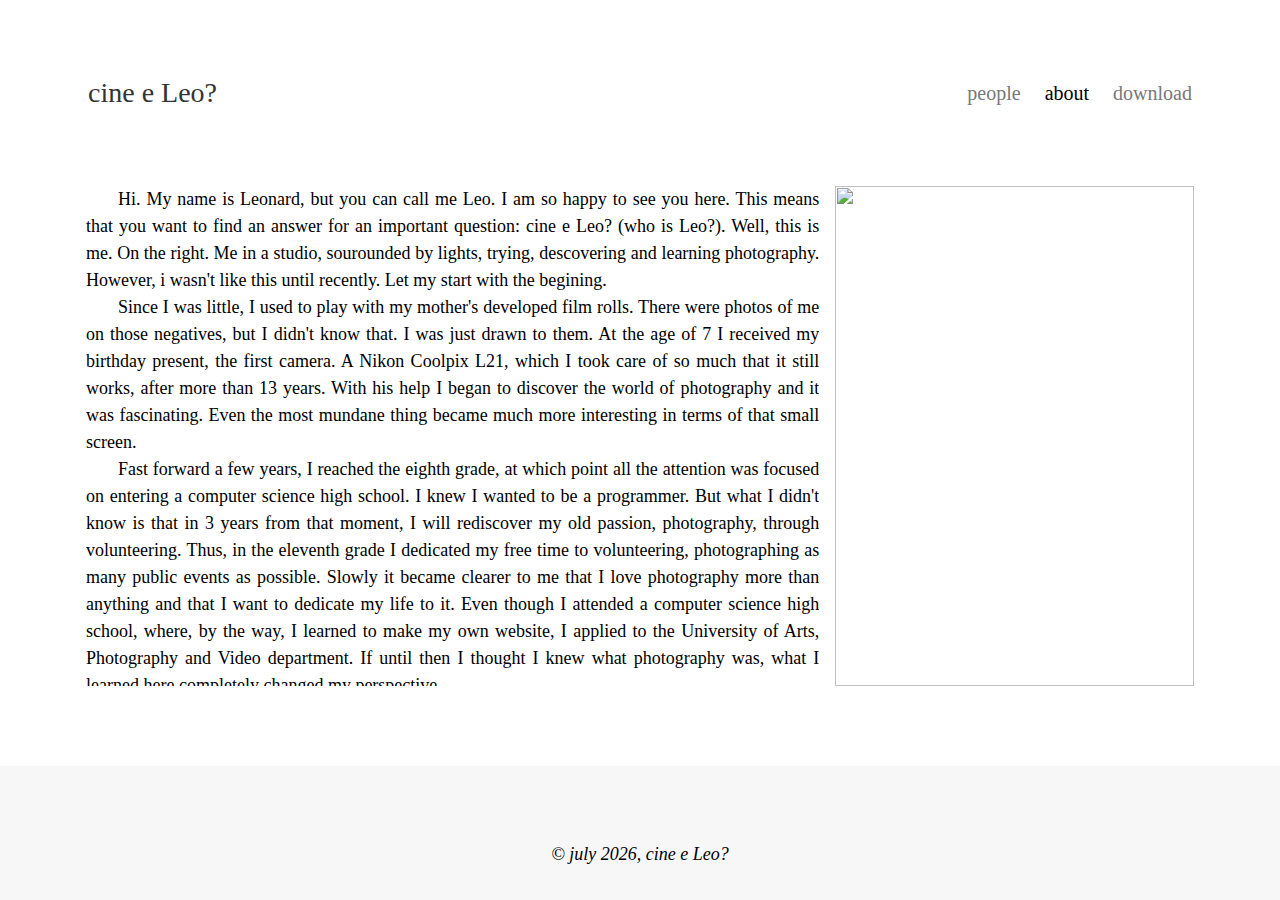
==== commit df4a98ea: "Add files via upload" ====
--- a/about.html
+++ b/about.html
@@ -1,7 +1,7 @@
 <!DOCTYPE html>
 <html lang="en">
   <head>
-	<meta charset="UTF-8">
+    <meta charset="UTF-8" />
     <title>about | cine e Leo?</title>
     <link rel="stylesheet" href="stuff/styles.css" />
     <meta name="viewport" content="width=device-width, initial-scale=1" />
@@ -11,6 +11,10 @@
     ></script>
 
     <link rel="icon" type="image/png" href="stuff/favicon.png" />
+    <meta name="theme-color" content="#fff" />
+    <meta name="msapplication-navbutton-color" content="#fff" />
+    <meta name="apple-mobile-web-app-status-bar-style" content="#fff" />
+
     <meta property="og:title" content="about | cine e Leo?" />
     <meta property="og:type" content="website" />
     <meta
@@ -35,6 +39,7 @@
             <ul>
               <li><a href="people.html">people</a></li>
               <li><a href="about.html" class="active">about</a></li>
+              <li><a href="download.html">download</a></li>
             </ul>
           </div>
         </div>
@@ -44,47 +49,57 @@
     <section class="gallery">
       <div class="container">
         <div class="grid dimmed">
-          <div class="column-xs-12 column-md-7">
+          <div class="column-xs-12 column-md-8">
             <figure class="img-container">
               <p class="formatare_text">
-                Lorem ipsum dolor sit amet, consectetur adipiscing elit. Duis
-                auctor felis nibh, sodales suscipit augue scelerisque sed. Donec
-                imperdiet felis eu tellus convallis, at dictum nulla aliquam.
-                Maecenas mattis nulla in odio scelerisque, non laoreet turpis
-                rutrum. Curabitur tincidunt ipsum ac odio lacinia, eu malesuada
-                neque ultrices. Curabitur ut velit a urna cursus auctor in
-                ornare quam. Aliquam condimentum sem ac sapien venenatis, ac
-                bibendum erat ullamcorper. Vestibulum ante ipsum primis in
-                faucibus orci luctus et ultrices posuere cubilia curae; Cras
-                dictum nulla lacus, et convallis urna vehicula ut. Pellentesque
-                porttitor rutrum mauris, quis semper nibh vulputate sed.
-                Maecenas ac sollicitudin enim. Donec ornare urna eu urna
-                imperdiet viverra. Sed facilisis consequat cursus. Curabitur nec
-                lectus nunc. Nam vehicula est turpis, ac tempor ligula semper
-                et. Aliquam scelerisque velit felis, id tempus turpis venenatis
-                in.
+                Hi. My name is Leonard, but you can call me Leo. I am so happy
+                to see you here. This means that you want to find an answer for
+                an important question: cine e Leo? (who is Leo?). Well, this is
+                me. On the right. Me in a studio, sourounded by lights, trying,
+                descovering and learning photography. However, i wasn't like
+                this until recently. Let my start with the begining.
               </p>
               <p class="formatare_text">
-                Curabitur pretium urna nec nisl auctor elementum. In pulvinar
-                posuere dui, sit amet molestie odio malesuada eu. Vestibulum
-                cursus quam turpis, et pretium justo sollicitudin at. Morbi
-                tincidunt massa ac augue iaculis, nec suscipit leo cursus. Fusce
-                molestie nisi quis neque volutpat elementum. Morbi feugiat
-                aliquet ligula, ac interdum tortor pretium id. Quisque elementum
-                diam neque, quis placerat purus viverra ut.
+                Since I was little, I used to play with my mother's developed
+                film rolls. There were photos of me on those negatives, but I
+                didn't know that. I was just drawn to them. At the age of 7 I
+                received my birthday present, the first camera. A Nikon Coolpix
+                L21, which I took care of so much that it still works, after
+                more than 13 years. With his help I began to discover the world
+                of photography and it was fascinating. Even the most mundane
+                thing became much more interesting in terms of that small
+                screen.
+              </p>
+              <p class="formatare_text">
+                Fast forward a few years, I reached the eighth grade, at which
+                point all the attention was focused on entering a computer
+                science high school. I knew I wanted to be a programmer. But
+                what I didn't know is that in 3 years from that moment, I will
+                rediscover my old passion, photography, through volunteering.
+                Thus, in the eleventh grade I dedicated my free time to
+                volunteering, photographing as many public events as possible.
+                Slowly it became clearer to me that I love photography more than
+                anything and that I want to dedicate my life to it. Even though
+                I attended a computer science high school, where, by the way, I
+                learned to make my own website, I applied to the University of
+                Arts, Photography and Video department. If until then I thought
+                I knew what photography was, what I learned here completely
+                changed my perspective.
+              </p>
+              <p class="formatare_text">
+                Most importantly, I learned that I don't just want to be a
+                photographer, I want to be an artist. I am an artist who is in a
+                continuous self-discovery. Every day I discover a new particle
+                of myself. So, I can't tell you who Leo really is, but I hope
+                you will join me in this adventure and maybe you will discover
+                something new in you.
               </p>
             </figure>
           </div>
 
-          <div class="column-xs-12 column-md-5">
+          <div class="column-xs-12 column-md-4">
             <figure class="img-container">
               <img src="stuff/img/about/profile_picture.jpg" />
-            </figure>
-          </div>
-
-          <div class="column-xs-12">
-            <figure class="img-container specialImg">
-              <img src="https://source.unsplash.com/-RBuQ2PK_L8" />
             </figure>
           </div>
         </div>
@@ -101,16 +116,38 @@
                   href="https://www.instagram.com/cine.e.leo/"
                   target="_blank"
                   rel="noopener noreferrer"
-                  ><span class="fab fa-instagram"></span
-                ></a>
+                >
+                  <span class="fab fa-instagram"></span>
+                </a>
               </li>
               <li>
                 <a
                   href="https://www.facebook.com/profile.php?id=100009470730950"
                   target="_blank"
                   rel="noopener noreferrer"
-                  ><span class="fab fa-facebook"></span
-                ></a>
+                >
+                  <span class="fab fa-facebook"></span>
+                </a>
+              </li>
+
+              <li>
+                <a
+                  href="https://api.whatsapp.com/send?phone=40754306707"
+                  target="_blank"
+                  rel="noopener noreferrer"
+                >
+                  <span class="fab fa-whatsapp"></span>
+                </a>
+              </li>
+
+              <li>
+                <a
+                  href="https://www.instagram.com/masters.ph/"
+                  target="_blank"
+                  rel="noopener noreferrer"
+                >
+                  <span class="fab fa-medium"></span>
+                </a>
               </li>
             </ul>
 
--- a/stuff/styles.css
+++ b/stuff/styles.css
@@ -10,7 +10,19 @@
           box-sizing: border-box;
 }
 
+html {
+  height: 100%;
+}
+
 body {
+  display: -webkit-box;
+  display: -ms-flexbox;
+  display: flex;
+  -webkit-box-orient: vertical;
+  -webkit-box-direction: normal;
+      -ms-flex-direction: column;
+          flex-direction: column;
+  height: 100%;
   font-family: Cormorant_Garamond;
   font-weight: 500;
   font-size: 1.125rem;
@@ -29,6 +41,10 @@
 
 button {
   padding: 1px 6px;
+}
+
+.hideOnWeb {
+  display: none;
 }
 
 nav {
@@ -48,7 +64,7 @@
   font-size: 1.25rem;
 }
 
-nav li:nth-child(2) {
+nav li:nth-last-child(1) {
   margin: 0;
 }
 
@@ -81,6 +97,7 @@
 }
 
 footer {
+  margin-top: auto;
   width: 100%;
   padding: 1rem 0;
   background: #f7f7f7;
@@ -88,7 +105,7 @@
   font-style: italic;
 }
 
-footer li:nth-child(2) {
+footer li:nth-last-child(1) {
   margin: 0;
 }
 
@@ -487,6 +504,12 @@
   transition: all 0.3s ease-in-out;
 }
 
+.scrollUpBtn {
+  margin: 2rem 0 1rem;
+  display: none;
+  font-size: 1.2rem;
+}
+
 .formatare_text {
   text-indent: 2rem;
   text-align: justify;
@@ -494,14 +517,24 @@
 }
 
 @media screen and (max-width: 1024px) {
+  .scrollUpBtn {
+    display: inline-block;
+  }
   nav {
-    padding-top: 1.5rem;
+    padding: 1.5rem 0 1.5rem 1.5rem;
+  }
+  nav ul {
+    padding-top: 3rem;
+    padding-left: 2rem;
   }
   .title {
     -webkit-margin-before: 0.3em;
             margin-block-start: 0.3em;
     -webkit-margin-after: 0em;
             margin-block-end: 0em;
+  }
+  .gallery {
+    padding: 0 0 2rem 0;
   }
   .img-container {
     height: 100%;
@@ -942,4 +975,64 @@
     max-width: 100%;
   }
 }
+
+form {
+  padding-top: 3rem;
+}
+
+.form {
+  padding-top: 3rem;
+  opacity: 1;
+  -webkit-transition: all 1s ease;
+  transition: all 1s ease;
+}
+
+input {
+  width: 100%;
+  padding: 12px;
+  border: solid 2px rgba(0, 0, 0, 0.1);
+  border-radius: 4px;
+  margin: 5px 0;
+  opacity: 0.85;
+  display: inline-block;
+  font-size: 17px;
+  line-height: 20px;
+  text-decoration: none;
+}
+
+.centered {
+  display: -webkit-box;
+  display: -ms-flexbox;
+  display: flex;
+  -webkit-box-align: center;
+      -ms-flex-align: center;
+          align-items: center;
+  -webkit-box-pack: center;
+      -ms-flex-pack: center;
+          justify-content: center;
+  -webkit-box-orient: vertical;
+  -webkit-box-direction: normal;
+      -ms-flex-direction: column;
+          flex-direction: column;
+}
+
+.downloadTab {
+  opacity: 0;
+  -webkit-transition: all 2s ease;
+  transition: all 2s ease;
+}
+
+.downloadTitle {
+  font-size: 2rem;
+}
+
+.downloadBtn {
+  margin-top: 2rem;
+  font-size: 1.3rem;
+  padding: 0 0.5rem;
+}
+
+#loginbtn {
+  margin-top: 1.5rem;
+}
 /*# sourceMappingURL=styles.css.map */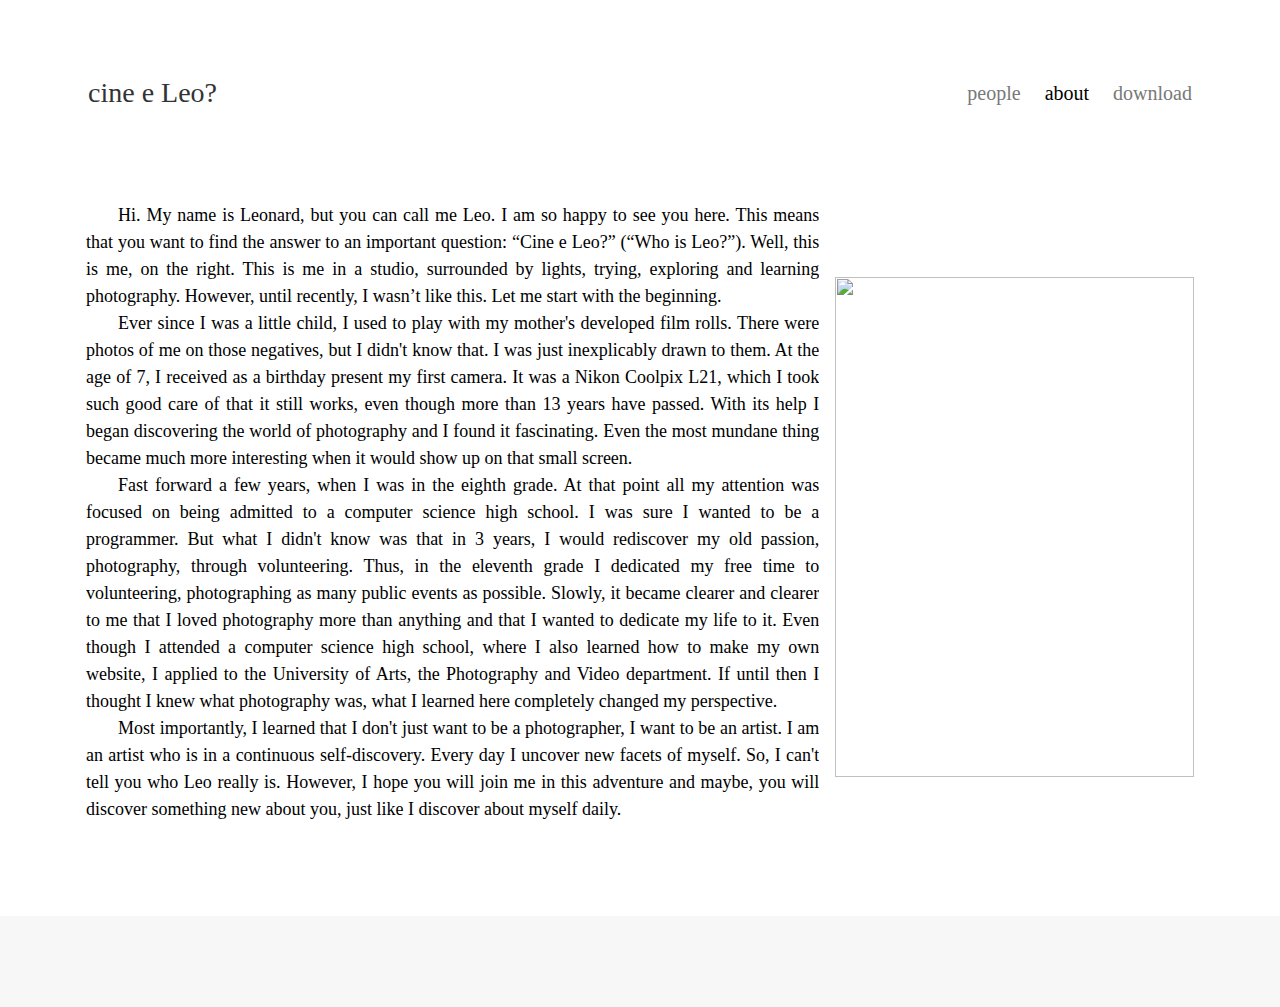
==== commit 793eb615: "Add files via upload" ====
--- a/about.html
+++ b/about.html
@@ -5,37 +5,28 @@
     <title>about | cine e Leo?</title>
     <link rel="stylesheet" href="stuff/styles.css" />
     <meta name="viewport" content="width=device-width, initial-scale=1" />
-    <script
-      src="https://kit.fontawesome.com/a4ee151ce3.js"
-      crossorigin="anonymous"
-    ></script>
+    <script src="https://kit.fontawesome.com/a4ee151ce3.js" crossorigin="anonymous"></script>
 
     <link rel="icon" type="image/png" href="stuff/favicon.png" />
-    <meta name="theme-color" content="#fff" />
-    <meta name="msapplication-navbutton-color" content="#fff" />
-    <meta name="apple-mobile-web-app-status-bar-style" content="#fff" />
+    <meta name="theme-color" content="#171717" />
+    <meta name="msapplication-navbutton-color" content="#171717" />
+    <meta name="apple-mobile-web-app-status-bar-style" content="#171717" />
 
     <meta property="og:title" content="about | cine e Leo?" />
     <meta property="og:type" content="website" />
-    <meta
-      property="og:url"
-      content="https://leonardhinganescu.github.io/cineeleo/about.html"
-    />
+    <meta property="og:url" content="https://leonardhinganescu.github.io/cineeleo/about.html" />
     <meta property="og:image" content="stuff/img/about/profile_picture.jpg" />
-    <meta
-      property="og:description"
-      content="The official photography portfolio and website of the photographer Leonard H&#238;ng&#259;nescu."
-    />
+    <meta property="og:description" content="The official photography portfolio and website of the photographer Leonard H&#238;ng&#259;nescu." />
   </head>
   <body>
     <nav>
       <div class="container">
         <div class="grid">
-          <div class="column-xs-12 column-md-10">
+          <div class="column-xs-12 column-md-2">
             <a href="index.html" class="title">cine e Leo?</a>
           </div>
-
-          <div class="column-xs-12 column-md-2">
+          <div class="column-xs-12 column-md-7"></div>
+          <div class="column-xs-12 column-md-3">
             <ul>
               <li><a href="people.html">people</a></li>
               <li><a href="about.html" class="active">about</a></li>
@@ -48,60 +39,48 @@
 
     <section class="gallery">
       <div class="container">
-        <div class="grid dimmed">
-          <div class="column-xs-12 column-md-8">
-            <figure class="img-container">
+        <div class="grid dimmed rearrange">
+          <div class="column-xs-12 column-md-8 order1">
+            <figure class="img-container text">
               <p class="formatare_text">
-                Hi. My name is Leonard, but you can call me Leo. I am so happy
-                to see you here. This means that you want to find an answer for
-                an important question: cine e Leo? (who is Leo?). Well, this is
-                me. On the right. Me in a studio, sourounded by lights, trying,
-                descovering and learning photography. However, i wasn't like
-                this until recently. Let my start with the begining.
+                Hi. My name is Leonard, but you can call me Leo. I am so happy to see you here. This means that you want to find the answer to an
+                important question: “Cine e Leo?” (“Who is Leo?”). Well, this is me, on the right. This is me in a studio, surrounded by lights,
+                trying, exploring and learning photography. However, until recently, I wasn’t like this. Let me start with the beginning.
               </p>
               <p class="formatare_text">
-                Since I was little, I used to play with my mother's developed
-                film rolls. There were photos of me on those negatives, but I
-                didn't know that. I was just drawn to them. At the age of 7 I
-                received my birthday present, the first camera. A Nikon Coolpix
-                L21, which I took care of so much that it still works, after
-                more than 13 years. With his help I began to discover the world
-                of photography and it was fascinating. Even the most mundane
-                thing became much more interesting in terms of that small
-                screen.
+                Ever since I was a little child, I used to play with my mother's developed film rolls. There were photos of me on those negatives, but
+                I didn't know that. I was just inexplicably drawn to them. At the age of 7, I received as a birthday present my first camera. It was a
+                Nikon Coolpix L21, which I took such good care of that it still works, even though more than 13 years have passed. With its help I
+                began discovering the world of photography and I found it fascinating. Even the most mundane thing became much more interesting when
+                it would show up on that small screen.
               </p>
               <p class="formatare_text">
-                Fast forward a few years, I reached the eighth grade, at which
-                point all the attention was focused on entering a computer
-                science high school. I knew I wanted to be a programmer. But
-                what I didn't know is that in 3 years from that moment, I will
-                rediscover my old passion, photography, through volunteering.
-                Thus, in the eleventh grade I dedicated my free time to
-                volunteering, photographing as many public events as possible.
-                Slowly it became clearer to me that I love photography more than
-                anything and that I want to dedicate my life to it. Even though
-                I attended a computer science high school, where, by the way, I
-                learned to make my own website, I applied to the University of
-                Arts, Photography and Video department. If until then I thought
-                I knew what photography was, what I learned here completely
-                changed my perspective.
+                Fast forward a few years, when I was in the eighth grade. At that point all my attention was focused on being admitted to a computer
+                science high school. I was sure I wanted to be a programmer. But what I didn't know was that in 3 years, I would rediscover my old
+                passion, photography, through volunteering. Thus, in the eleventh grade I dedicated my free time to volunteering, photographing as
+                many public events as possible. Slowly, it became clearer and clearer to me that I loved photography more than anything and that I
+                wanted to dedicate my life to it. Even though I attended a computer science high school, where I also learned how to make my own
+                website, I applied to the University of Arts, the Photography and Video department. If until then I thought I knew what photography
+                was, what I learned here completely changed my perspective.
               </p>
               <p class="formatare_text">
-                Most importantly, I learned that I don't just want to be a
-                photographer, I want to be an artist. I am an artist who is in a
-                continuous self-discovery. Every day I discover a new particle
-                of myself. So, I can't tell you who Leo really is, but I hope
-                you will join me in this adventure and maybe you will discover
-                something new in you.
+                Most importantly, I learned that I don't just want to be a photographer, I want to be an artist. I am an artist who is in a continuous
+                self-discovery. Every day I uncover new facets of myself. So, I can't tell you who Leo really is. However, I hope you will join me in
+                this adventure and maybe, you will discover something new about you, just like I discover about myself daily.
               </p>
             </figure>
           </div>
 
-          <div class="column-xs-12 column-md-4">
+          <div class="column-xs-12 column-md-4 order2">
             <figure class="img-container">
               <img src="stuff/img/about/profile_picture.jpg" />
             </figure>
           </div>
+
+          <div class="column-xs-12">
+            
+          </div>
+
         </div>
       </div>
     </section>
@@ -112,40 +91,24 @@
           <div class="column-xs-12">
             <ul class="social">
               <li>
-                <a
-                  href="https://www.instagram.com/cine.e.leo/"
-                  target="_blank"
-                  rel="noopener noreferrer"
-                >
+                <a href="https://www.instagram.com/cineeleo/" target="_blank" rel="noopener noreferrer">
                   <span class="fab fa-instagram"></span>
                 </a>
               </li>
               <li>
-                <a
-                  href="https://www.facebook.com/profile.php?id=100009470730950"
-                  target="_blank"
-                  rel="noopener noreferrer"
-                >
+                <a href="https://www.facebook.com/profile.php?id=100009470730950" target="_blank" rel="noopener noreferrer">
                   <span class="fab fa-facebook"></span>
                 </a>
               </li>
 
               <li>
-                <a
-                  href="https://api.whatsapp.com/send?phone=40754306707"
-                  target="_blank"
-                  rel="noopener noreferrer"
-                >
+                <a href="https://api.whatsapp.com/send?phone=40754306707" target="_blank" rel="noopener noreferrer">
                   <span class="fab fa-whatsapp"></span>
                 </a>
               </li>
 
               <li>
-                <a
-                  href="https://www.instagram.com/masters.ph/"
-                  target="_blank"
-                  rel="noopener noreferrer"
-                >
+                <a href="https://www.instagram.com/masters.ph/" target="_blank" rel="noopener noreferrer">
                   <span class="fab fa-medium"></span>
                 </a>
               </li>
@@ -157,7 +120,6 @@
       </div>
     </footer>
 
-    <script src="https://cdnjs.cloudflare.com/ajax/libs/jquery/3.1.1/jquery.min.js"></script>
-    <script src="stuff/script.js"></script>
+    <script src="stuff/js/script.js"></script>
   </body>
 </html>
--- a/stuff/styles.css
+++ b/stuff/styles.css
@@ -12,6 +12,10 @@
 
 html {
   height: 100%;
+  -webkit-user-select: none;
+     -moz-user-select: none;
+      -ms-user-select: none;
+          user-select: none;
 }
 
 body {
@@ -179,7 +183,7 @@
 
 @font-face {
   font-family: Cormorant_Garamond;
-  src: url(fonts/CormorantGaramond-Bold.ttf);
+  src: url(fonts/cormorantgaramond-bold.ttf);
   font-weight: 700;
 }
 
@@ -516,6 +520,22 @@
   text-justify: inter-word;
 }
 
+.text {
+  height: 650px;
+}
+
+.order1 {
+  -webkit-box-ordinal-group: 2;
+      -ms-flex-order: 1;
+          order: 1;
+}
+
+.order2 {
+  -webkit-box-ordinal-group: 3;
+      -ms-flex-order: 2;
+          order: 2;
+}
+
 @media screen and (max-width: 1024px) {
   .scrollUpBtn {
     display: inline-block;
@@ -554,6 +574,16 @@
   }
   .specialImg img {
     height: unset;
+  }
+  .order1 {
+    -webkit-box-ordinal-group: 3;
+        -ms-flex-order: 2;
+            order: 2;
+  }
+  .order2 {
+    -webkit-box-ordinal-group: 2;
+        -ms-flex-order: 1;
+            order: 1;
   }
 }
 
@@ -1014,6 +1044,11 @@
   -webkit-box-direction: normal;
       -ms-flex-direction: column;
           flex-direction: column;
+  -webkit-user-select: none;
+     -moz-user-select: none;
+      -ms-user-select: none;
+          user-select: none;
+  text-align: center;
 }
 
 .downloadTab {
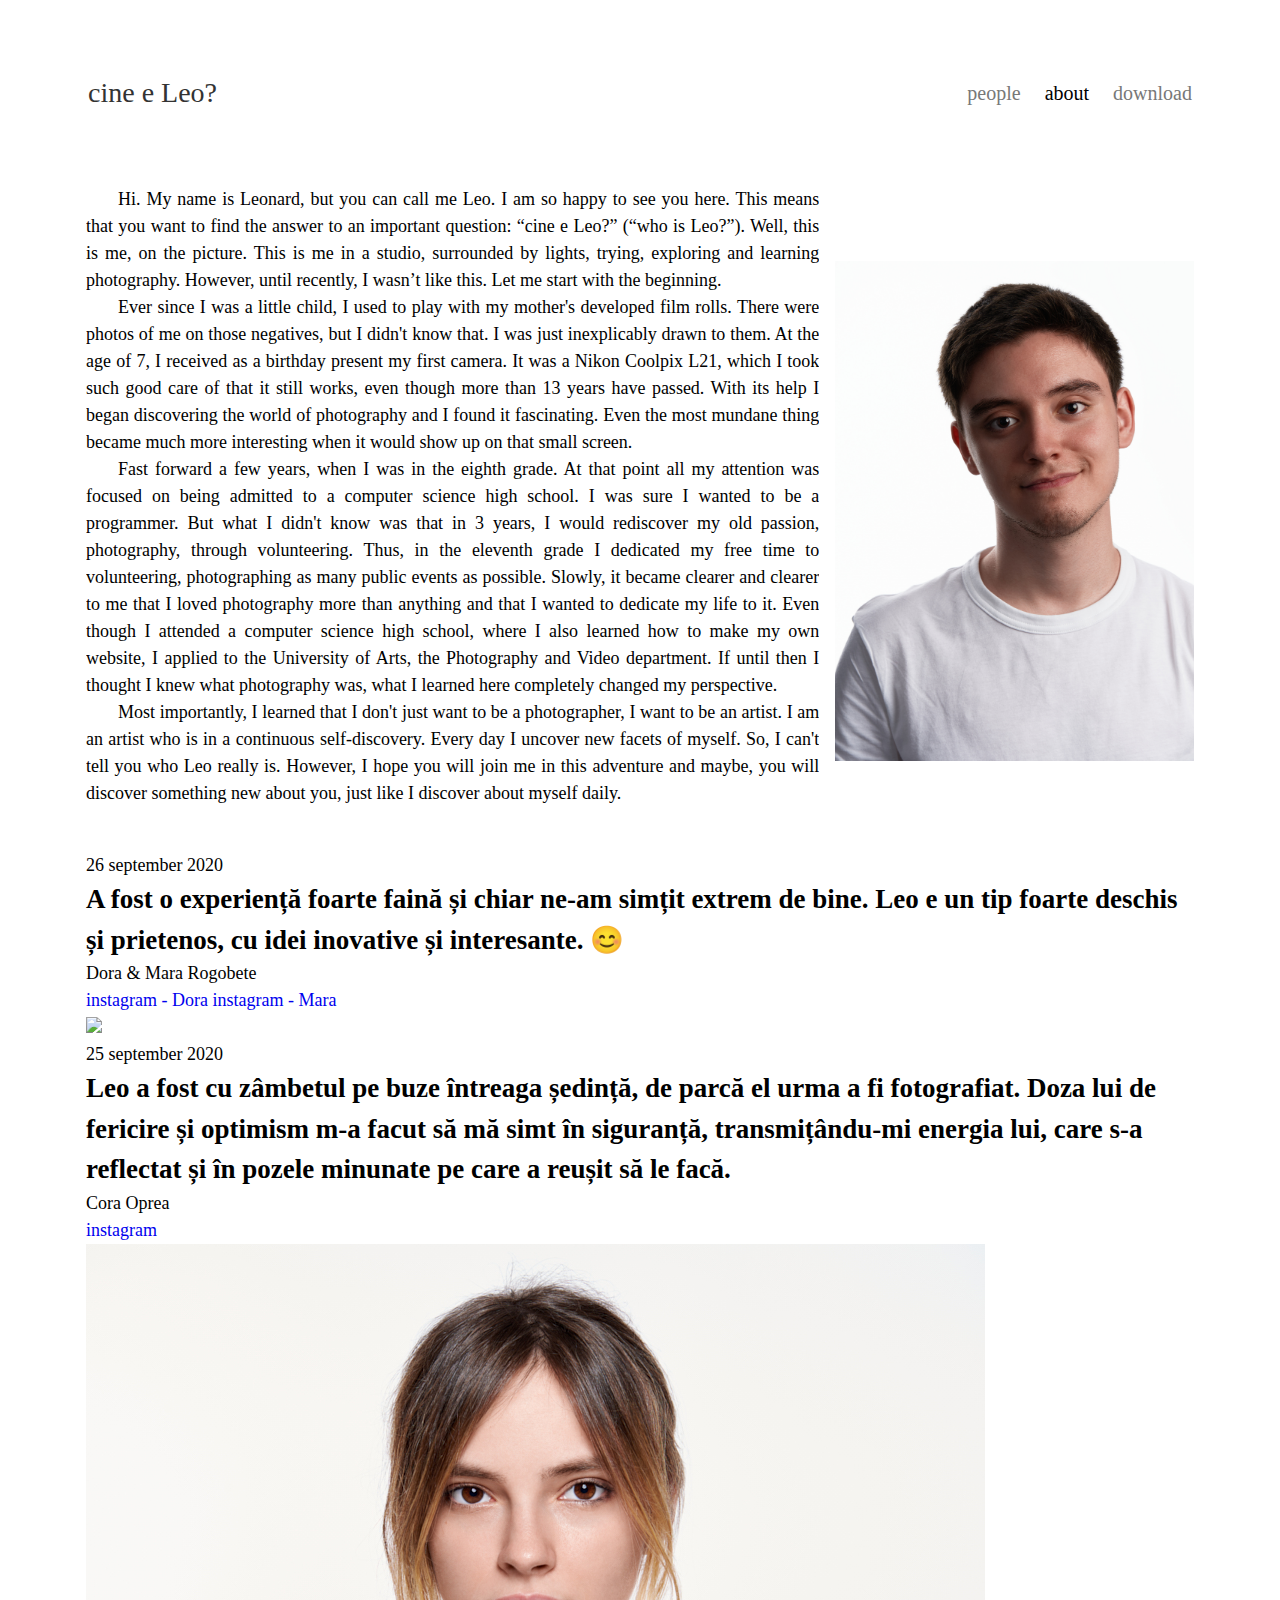
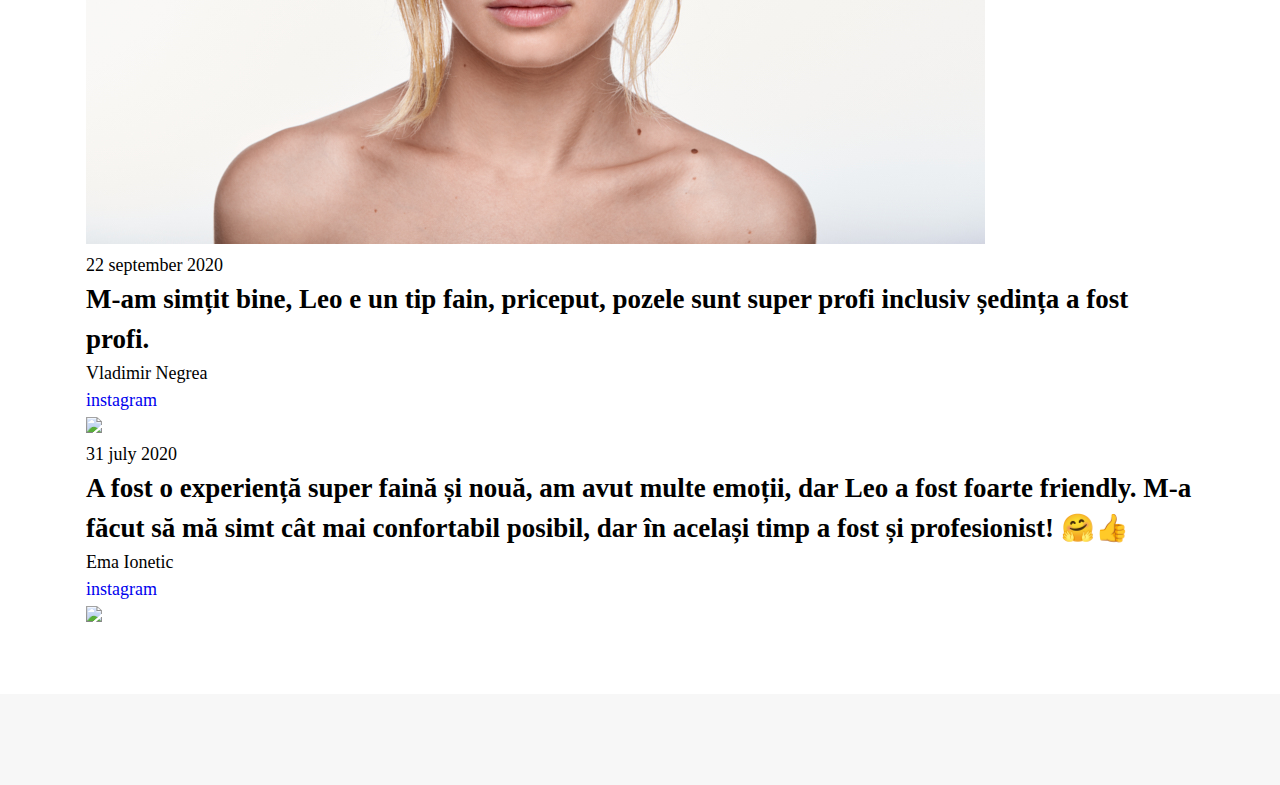
==== commit 46aab6fd: "Add files via upload" ====
--- a/about.html
+++ b/about.html
@@ -2,21 +2,41 @@
 <html lang="en">
   <head>
     <meta charset="UTF-8" />
-    <title>about | cine e Leo?</title>
+    <meta name="viewport" content="width=device-width, initial-scale=1" />
+
     <link rel="stylesheet" href="stuff/styles.css" />
-    <meta name="viewport" content="width=device-width, initial-scale=1" />
+    <link rel="icon" type="image/png" href="stuff/icons/favicon.png" />
     <script src="https://kit.fontawesome.com/a4ee151ce3.js" crossorigin="anonymous"></script>
 
-    <link rel="icon" type="image/png" href="stuff/favicon.png" />
-    <meta name="theme-color" content="#171717" />
-    <meta name="msapplication-navbutton-color" content="#171717" />
-    <meta name="apple-mobile-web-app-status-bar-style" content="#171717" />
-
-    <meta property="og:title" content="about | cine e Leo?" />
+    <title>about • cine e Leo?</title>
+    <meta name="description" content="The official photography portfolio and website of the photographer Leonard H&#238;ng&#259;nescu." />
+    <meta
+      name="keywords"
+      content="portofoliu, portfolio, oficial, official, website, site, leonard, leo, cine, hinganescu, hîngănescu, fotografie, imagini, foto, editare, studio, portret, bucurești, bucuresti, arte, artă, arta, artist, fotograf, poză, poza, who, pictures, iamges, photos, editing, photography, photographer, portrait, bucharest, art, arts"
+    />
+    <meta name="author" content="Leonard Hîngănescu" />
+
+    <meta property="og:title" content="about • cine e Leo?" />
     <meta property="og:type" content="website" />
     <meta property="og:url" content="https://leonardhinganescu.github.io/cineeleo/about.html" />
     <meta property="og:image" content="stuff/img/about/profile_picture.jpg" />
     <meta property="og:description" content="The official photography portfolio and website of the photographer Leonard H&#238;ng&#259;nescu." />
+
+    <meta name="theme-color" content="#171717" />
+    <meta name="msapplication-navbutton-color" content="#171717" />
+    <meta name="apple-mobile-web-app-status-bar-style" content="#171717" />
+
+    <!-- Global site tag (gtag.js) - Google Analytics -->
+    <script async src="https://www.googletagmanager.com/gtag/js?id=UA-178041001-1"></script>
+    <script>
+      window.dataLayer = window.dataLayer || [];
+      function gtag() {
+        dataLayer.push(arguments);
+      }
+      gtag("js", new Date());
+
+      gtag("config", "UA-178041001-1");
+    </script>
   </head>
   <body>
     <nav>
@@ -39,12 +59,12 @@
 
     <section class="gallery">
       <div class="container">
-        <div class="grid dimmed rearrange">
+        <div class="grid rearrange quote">
           <div class="column-xs-12 column-md-8 order1">
             <figure class="img-container text">
               <p class="formatare_text">
                 Hi. My name is Leonard, but you can call me Leo. I am so happy to see you here. This means that you want to find the answer to an
-                important question: “Cine e Leo?” (“Who is Leo?”). Well, this is me, on the right. This is me in a studio, surrounded by lights,
+                important question: “cine e Leo?” (“who is Leo?”). Well, this is me, on the picture. This is me in a studio, surrounded by lights,
                 trying, exploring and learning photography. However, until recently, I wasn’t like this. Let me start with the beginning.
               </p>
               <p class="formatare_text">
@@ -77,10 +97,100 @@
             </figure>
           </div>
 
-          <div class="column-xs-12">
-            
-          </div>
-
+          <div class="column-xs-12 order3">
+            <div class="card-list">
+              <article class="card">
+                <header class="card-header">
+                  <p>26 september 2020</p>
+                  <h2>
+                    A fost o experiență foarte faină și chiar ne&#8209;am simțit extrem de bine. Leo e un tip foarte deschis și prietenos, cu idei
+                    inovative și interesante. 😊
+                  </h2>
+                </header>
+
+                <div class="card-author">
+                  <div class="nameandtags">
+                    <div class="author-name">Dora & Mara Rogobete</div>
+                    <div class="tags">
+                      <a href="https://www.instagram.com/dorargb/" target="_blank">instagram - Dora</a>
+                      <a href="https://www.instagram.com/qmaraq/" target="_blank">instagram - Mara</a>
+                    </div>
+                  </div>
+
+                  <div class="author-avatar">
+                    <img src="stuff/img/dora_mara/small/dora_mara_3.jpg" />
+                  </div>
+                </div>
+              </article>
+
+              <article class="card">
+                <header class="card-header">
+                  <p>25 september 2020</p>
+                  <h2>
+                    Leo a fost cu zâmbetul pe buze întreaga ședință, de parcă el urma a fi fotografiat. Doza lui de fericire și optimism
+                    m-a facut să mă simt în siguranță, transmițându-mi energia lui, care s-a reflectat și în pozele minunate pe care a reușit să le
+                    facă.
+                  </h2>
+                </header>
+
+                <div class="card-author">
+                  <div class="nameandtags">
+                    <div class="author-name">Cora Oprea</div>
+                    <div class="tags">
+                      <a href="https://www.instagram.com/coraoprea/" target="_blank">instagram</a>
+                    </div>
+                  </div>
+
+                  <div class="author-avatar">
+                    <img src="stuff/img/cora_oprea/small/cora_oprea_1.jpg" />
+                  </div>
+                </div>
+              </article>
+
+              <article class="card">
+                <header class="card-header">
+                  <p>22 september 2020</p>
+                  <h2>M&#8209;am simțit bine, Leo e un tip fain, priceput, pozele sunt super profi inclusiv ședința a fost profi.</h2>
+                </header>
+
+                <div class="card-author">
+                  <div class="nameandtags">
+                    <div class="author-name">Vladimir Negrea</div>
+                    <div class="tags">
+                      <a href="https://www.instagram.com/vladimir.negrea/" target="_blank">instagram</a>
+                    </div>
+                  </div>
+
+                  <div class="author-avatar">
+                    <img src="stuff/img/vladimir_negrea/small/vladimir_negrea_5.jpg" />
+                  </div>
+                </div>
+              </article>
+
+              <article class="card">
+                <header class="card-header">
+                  <p>31 july 2020</p>
+                  <h2>
+                    A fost o experiență super faină și nouă, am avut multe emoții, dar Leo a fost foarte friendly. M&#8209;a făcut să mă simt cât mai
+                    confortabil posibil, dar în același timp a fost și profesionist! 🤗👍
+                  </h2>
+                </header>
+
+                <div class="card-author">
+                  <div class="nameandtags">
+                    <div class="author-name">Ema Ionetic</div>
+                    <div class="tags">
+                      <a href="https://www.instagram.com/icewwa/" target="_blank">instagram</a>
+                    </div>
+                  </div>
+
+                  <div class="author-avatar">
+                    <img src="stuff/img/emanuela_catalina_ionetic/small/emanuela_catalina_ionetic_2.jpg" />
+                  </div>
+                </div>
+              </article>
+            </div>
+          </div>
         </div>
       </div>
     </section>
@@ -121,5 +231,7 @@
     </footer>
 
     <script src="stuff/js/script.js"></script>
+    <script src="stuff/js/dream.js"></script>
+    <script src="stuff/js/dragtoscroll.js"></script>
   </body>
 </html>
--- a/stuff/styles.css
+++ b/stuff/styles.css
@@ -47,8 +47,8 @@
   padding: 1px 6px;
 }
 
-.hideOnWeb {
-  display: none;
+.hideForMobile {
+  display: unset;
 }
 
 nav {
@@ -85,13 +85,17 @@
   list-style: none;
 }
 
-a {
+ul a {
   color: #787878;
   text-decoration: none;
 }
 
-a:hover {
+ul a:hover {
   color: #000;
+}
+
+a {
+  text-decoration: none;
 }
 
 .title {
@@ -127,6 +131,22 @@
 
 .social li {
   display: inline-block;
+}
+
+::-webkit-scrollbar {
+  width: 10px;
+}
+
+::-webkit-scrollbar-track {
+  background: #f1f1f1;
+}
+
+::-webkit-scrollbar-thumb {
+  background: #888;
+}
+
+::-webkit-scrollbar-thumb:hover {
+  background: #555;
 }
 
 @font-face {
@@ -413,6 +433,11 @@
   height: 600px;
 }
 
+.indexTitle {
+  margin-bottom: 3rem;
+  text-align: center;
+}
+
 .dimmed {
   position: relative;
 }
@@ -497,7 +522,7 @@
   overflow: hidden;
 }
 
-img {
+.img-container img {
   width: 100%;
   height: 500px;
   -o-object-fit: cover;
@@ -536,7 +561,13 @@
           order: 2;
 }
 
-@media screen and (max-width: 1024px) {
+@media screen and (max-width: 62rem) {
+  .specialImg {
+    margin-top: 0px;
+  }
+  .dream-container {
+    margin: 3em 1em 0 1em;
+  }
   .scrollUpBtn {
     display: inline-block;
   }
@@ -553,11 +584,18 @@
     -webkit-margin-after: 0em;
             margin-block-end: 0em;
   }
+  .indexTitle {
+    margin-top: 2rem;
+    margin-bottom: 1rem;
+  }
   .gallery {
     padding: 0 0 2rem 0;
   }
   .img-container {
     height: 100%;
+  }
+  .img-container img {
+    height: unset;
   }
   .img-content {
     display: block;
@@ -585,424 +623,126 @@
         -ms-flex-order: 1;
             order: 1;
   }
+  .hideForMobile {
+    display: none !important;
+  }
 }
 
 @supports (display: grid) {
-  @media (min-width: 48rem) {
-    .column-sm-1 {
-      -ms-grid-column: span 1;
-          grid-column-start: span 1;
-      -ms-grid-column-span: 1;
-          grid-column-end: span 1;
-    }
-    .column-sm-2 {
-      -ms-grid-column: span 2;
-          grid-column-start: span 2;
-      -ms-grid-column-span: 2;
-          grid-column-end: span 2;
-    }
-    .column-sm-3 {
-      -ms-grid-column: span 3;
-          grid-column-start: span 3;
-      -ms-grid-column-span: 3;
-          grid-column-end: span 3;
-    }
-    .column-sm-4 {
-      -ms-grid-column: span 4;
-          grid-column-start: span 4;
-      -ms-grid-column-span: 4;
-          grid-column-end: span 4;
-    }
-    .column-sm-5 {
-      -ms-grid-column: span 5;
-          grid-column-start: span 5;
-      -ms-grid-column-span: 5;
-          grid-column-end: span 5;
-    }
-    .column-sm-6 {
-      -ms-grid-column: span 6;
-          grid-column-start: span 6;
-      -ms-grid-column-span: 6;
-          grid-column-end: span 6;
-    }
-    .column-sm-7 {
-      -ms-grid-column: span 7;
-          grid-column-start: span 7;
-      -ms-grid-column-span: 7;
-          grid-column-end: span 7;
-    }
-    .column-sm-8 {
-      -ms-grid-column: span 8;
-          grid-column-start: span 8;
-      -ms-grid-column-span: 8;
-          grid-column-end: span 8;
-    }
-    .column-sm-9 {
-      -ms-grid-column: span 9;
-          grid-column-start: span 9;
-      -ms-grid-column-span: 9;
-          grid-column-end: span 9;
-    }
-    .column-sm-10 {
-      -ms-grid-column: span 10;
-          grid-column-start: span 10;
-      -ms-grid-column-span: 10;
-          grid-column-end: span 10;
-    }
-    .column-sm-11 {
-      -ms-grid-column: span 11;
-          grid-column-start: span 11;
-      -ms-grid-column-span: 11;
-          grid-column-end: span 11;
-    }
-    .column-sm-12 {
-      -ms-grid-column: span 12;
-          grid-column-start: span 12;
-      -ms-grid-column-span: 12;
-          grid-column-end: span 12;
-    }
-  }
   @media (min-width: 62rem) {
+    nav ul {
+      -webkit-box-pack: end;
+          -ms-flex-pack: end;
+              justify-content: flex-end;
+    }
     .column-md-1 {
       -ms-grid-column: span 1;
           grid-column-start: span 1;
       -ms-grid-column-span: 1;
           grid-column-end: span 1;
+      -ms-flex-preferred-size: 8.3333333333%;
+          flex-basis: 8.3333333333%;
+      max-width: 8.3333333333%;
     }
     .column-md-2 {
       -ms-grid-column: span 2;
           grid-column-start: span 2;
       -ms-grid-column-span: 2;
           grid-column-end: span 2;
+      -ms-flex-preferred-size: 16.6666666667%;
+          flex-basis: 16.6666666667%;
+      max-width: 16.6666666667%;
     }
     .column-md-3 {
       -ms-grid-column: span 3;
           grid-column-start: span 3;
       -ms-grid-column-span: 3;
           grid-column-end: span 3;
+      -ms-flex-preferred-size: 25%;
+          flex-basis: 25%;
+      max-width: 25%;
     }
     .column-md-4 {
       -ms-grid-column: span 4;
           grid-column-start: span 4;
       -ms-grid-column-span: 4;
           grid-column-end: span 4;
+      -ms-flex-preferred-size: 33.3333333333%;
+          flex-basis: 33.3333333333%;
+      max-width: 33.3333333333%;
     }
     .column-md-5 {
       -ms-grid-column: span 5;
           grid-column-start: span 5;
       -ms-grid-column-span: 5;
           grid-column-end: span 5;
+      -ms-flex-preferred-size: 41.6666666667%;
+          flex-basis: 41.6666666667%;
+      max-width: 41.6666666667%;
     }
     .column-md-6 {
       -ms-grid-column: span 6;
           grid-column-start: span 6;
       -ms-grid-column-span: 6;
           grid-column-end: span 6;
+      -ms-flex-preferred-size: 50%;
+          flex-basis: 50%;
+      max-width: 50%;
     }
     .column-md-7 {
       -ms-grid-column: span 7;
           grid-column-start: span 7;
       -ms-grid-column-span: 7;
           grid-column-end: span 7;
+      -ms-flex-preferred-size: 58.3333333333%;
+          flex-basis: 58.3333333333%;
+      max-width: 58.3333333333%;
     }
     .column-md-8 {
       -ms-grid-column: span 8;
           grid-column-start: span 8;
       -ms-grid-column-span: 8;
           grid-column-end: span 8;
+      -ms-flex-preferred-size: 66.6666666667%;
+          flex-basis: 66.6666666667%;
+      max-width: 66.6666666667%;
     }
     .column-md-9 {
       -ms-grid-column: span 9;
           grid-column-start: span 9;
       -ms-grid-column-span: 9;
           grid-column-end: span 9;
+      -ms-flex-preferred-size: 75%;
+          flex-basis: 75%;
+      max-width: 75%;
     }
     .column-md-10 {
       -ms-grid-column: span 10;
           grid-column-start: span 10;
       -ms-grid-column-span: 10;
           grid-column-end: span 10;
+      -ms-flex-preferred-size: 83.3333333333%;
+          flex-basis: 83.3333333333%;
+      max-width: 83.3333333333%;
     }
     .column-md-11 {
       -ms-grid-column: span 11;
           grid-column-start: span 11;
       -ms-grid-column-span: 11;
           grid-column-end: span 11;
+      -ms-flex-preferred-size: 91.6666666667%;
+          flex-basis: 91.6666666667%;
+      max-width: 91.6666666667%;
     }
     .column-md-12 {
       -ms-grid-column: span 12;
           grid-column-start: span 12;
       -ms-grid-column-span: 12;
           grid-column-end: span 12;
-    }
-  }
-  @media (min-width: 75rem) {
-    .column-lg-1 {
-      -ms-grid-column: span 1;
-          grid-column-start: span 1;
-      -ms-grid-column-span: 1;
-          grid-column-end: span 1;
-    }
-    .column-lg-2 {
-      -ms-grid-column: span 2;
-          grid-column-start: span 2;
-      -ms-grid-column-span: 2;
-          grid-column-end: span 2;
-    }
-    .column-lg-3 {
-      -ms-grid-column: span 3;
-          grid-column-start: span 3;
-      -ms-grid-column-span: 3;
-          grid-column-end: span 3;
-    }
-    .column-lg-4 {
-      -ms-grid-column: span 4;
-          grid-column-start: span 4;
-      -ms-grid-column-span: 4;
-          grid-column-end: span 4;
-    }
-    .column-lg-5 {
-      -ms-grid-column: span 5;
-          grid-column-start: span 5;
-      -ms-grid-column-span: 5;
-          grid-column-end: span 5;
-    }
-    .column-lg-6 {
-      -ms-grid-column: span 6;
-          grid-column-start: span 6;
-      -ms-grid-column-span: 6;
-          grid-column-end: span 6;
-    }
-    .column-lg-7 {
-      -ms-grid-column: span 7;
-          grid-column-start: span 7;
-      -ms-grid-column-span: 7;
-          grid-column-end: span 7;
-    }
-    .column-lg-8 {
-      -ms-grid-column: span 8;
-          grid-column-start: span 8;
-      -ms-grid-column-span: 8;
-          grid-column-end: span 8;
-    }
-    .column-lg-9 {
-      -ms-grid-column: span 9;
-          grid-column-start: span 9;
-      -ms-grid-column-span: 9;
-          grid-column-end: span 9;
-    }
-    .column-lg-10 {
-      -ms-grid-column: span 10;
-          grid-column-start: span 10;
-      -ms-grid-column-span: 10;
-          grid-column-end: span 10;
-    }
-    .column-lg-11 {
-      -ms-grid-column: span 11;
-          grid-column-start: span 11;
-      -ms-grid-column-span: 11;
-          grid-column-end: span 11;
-    }
-    .column-lg-12 {
-      -ms-grid-column: span 12;
-          grid-column-start: span 12;
-      -ms-grid-column-span: 12;
-          grid-column-end: span 12;
-    }
-  }
-}
-
-@media (min-width: 48rem) {
-  .column-sm-1 {
-    -ms-flex-preferred-size: 8.3333333333%;
-        flex-basis: 8.3333333333%;
-    max-width: 8.3333333333%;
-  }
-  .column-sm-2 {
-    -ms-flex-preferred-size: 16.6666666667%;
-        flex-basis: 16.6666666667%;
-    max-width: 16.6666666667%;
-  }
-  .column-sm-3 {
-    -ms-flex-preferred-size: 25%;
-        flex-basis: 25%;
-    max-width: 25%;
-  }
-  .column-sm-4 {
-    -ms-flex-preferred-size: 33.3333333333%;
-        flex-basis: 33.3333333333%;
-    max-width: 33.3333333333%;
-  }
-  .column-sm-5 {
-    -ms-flex-preferred-size: 41.6666666667%;
-        flex-basis: 41.6666666667%;
-    max-width: 41.6666666667%;
-  }
-  .column-sm-6 {
-    -ms-flex-preferred-size: 50%;
-        flex-basis: 50%;
-    max-width: 50%;
-  }
-  .column-sm-7 {
-    -ms-flex-preferred-size: 58.3333333333%;
-        flex-basis: 58.3333333333%;
-    max-width: 58.3333333333%;
-  }
-  .column-sm-8 {
-    -ms-flex-preferred-size: 66.6666666667%;
-        flex-basis: 66.6666666667%;
-    max-width: 66.6666666667%;
-  }
-  .column-sm-9 {
-    -ms-flex-preferred-size: 75%;
-        flex-basis: 75%;
-    max-width: 75%;
-  }
-  .column-sm-10 {
-    -ms-flex-preferred-size: 83.3333333333%;
-        flex-basis: 83.3333333333%;
-    max-width: 83.3333333333%;
-  }
-  .column-sm-11 {
-    -ms-flex-preferred-size: 91.6666666667%;
-        flex-basis: 91.6666666667%;
-    max-width: 91.6666666667%;
-  }
-  .column-sm-12 {
-    -ms-flex-preferred-size: 100%;
-        flex-basis: 100%;
-    max-width: 100%;
-  }
-}
-
-@media (min-width: 62rem) {
-  nav ul {
-    -webkit-box-pack: end;
-        -ms-flex-pack: end;
-            justify-content: flex-end;
-  }
-  .column-md-1 {
-    -ms-flex-preferred-size: 8.3333333333%;
-        flex-basis: 8.3333333333%;
-    max-width: 8.3333333333%;
-  }
-  .column-md-2 {
-    -ms-flex-preferred-size: 16.6666666667%;
-        flex-basis: 16.6666666667%;
-    max-width: 16.6666666667%;
-  }
-  .column-md-3 {
-    -ms-flex-preferred-size: 25%;
-        flex-basis: 25%;
-    max-width: 25%;
-  }
-  .column-md-4 {
-    -ms-flex-preferred-size: 33.3333333333%;
-        flex-basis: 33.3333333333%;
-    max-width: 33.3333333333%;
-  }
-  .column-md-5 {
-    -ms-flex-preferred-size: 41.6666666667%;
-        flex-basis: 41.6666666667%;
-    max-width: 41.6666666667%;
-  }
-  .column-md-6 {
-    -ms-flex-preferred-size: 50%;
-        flex-basis: 50%;
-    max-width: 50%;
-  }
-  .column-md-7 {
-    -ms-flex-preferred-size: 58.3333333333%;
-        flex-basis: 58.3333333333%;
-    max-width: 58.3333333333%;
-  }
-  .column-md-8 {
-    -ms-flex-preferred-size: 66.6666666667%;
-        flex-basis: 66.6666666667%;
-    max-width: 66.6666666667%;
-  }
-  .column-md-9 {
-    -ms-flex-preferred-size: 75%;
-        flex-basis: 75%;
-    max-width: 75%;
-  }
-  .column-md-10 {
-    -ms-flex-preferred-size: 83.3333333333%;
-        flex-basis: 83.3333333333%;
-    max-width: 83.3333333333%;
-  }
-  .column-md-11 {
-    -ms-flex-preferred-size: 91.6666666667%;
-        flex-basis: 91.6666666667%;
-    max-width: 91.6666666667%;
-  }
-  .column-md-12 {
-    -ms-flex-preferred-size: 100%;
-        flex-basis: 100%;
-    max-width: 100%;
-  }
-}
-
-@media (min-width: 75rem) {
-  .column-lg-1 {
-    -ms-flex-preferred-size: 8.3333333333%;
-        flex-basis: 8.3333333333%;
-    max-width: 8.3333333333%;
-  }
-  .column-lg-2 {
-    -ms-flex-preferred-size: 16.6666666667%;
-        flex-basis: 16.6666666667%;
-    max-width: 16.6666666667%;
-  }
-  .column-lg-3 {
-    -ms-flex-preferred-size: 25%;
-        flex-basis: 25%;
-    max-width: 25%;
-  }
-  .column-lg-4 {
-    -ms-flex-preferred-size: 33.3333333333%;
-        flex-basis: 33.3333333333%;
-    max-width: 33.3333333333%;
-  }
-  .column-lg-5 {
-    -ms-flex-preferred-size: 41.6666666667%;
-        flex-basis: 41.6666666667%;
-    max-width: 41.6666666667%;
-  }
-  .column-lg-6 {
-    -ms-flex-preferred-size: 50%;
-        flex-basis: 50%;
-    max-width: 50%;
-  }
-  .column-lg-7 {
-    -ms-flex-preferred-size: 58.3333333333%;
-        flex-basis: 58.3333333333%;
-    max-width: 58.3333333333%;
-  }
-  .column-lg-8 {
-    -ms-flex-preferred-size: 66.6666666667%;
-        flex-basis: 66.6666666667%;
-    max-width: 66.6666666667%;
-  }
-  .column-lg-9 {
-    -ms-flex-preferred-size: 75%;
-        flex-basis: 75%;
-    max-width: 75%;
-  }
-  .column-lg-10 {
-    -ms-flex-preferred-size: 83.3333333333%;
-        flex-basis: 83.3333333333%;
-    max-width: 83.3333333333%;
-  }
-  .column-lg-11 {
-    -ms-flex-preferred-size: 91.6666666667%;
-        flex-basis: 91.6666666667%;
-    max-width: 91.6666666667%;
-  }
-  .column-lg-12 {
-    -ms-flex-preferred-size: 100%;
-        flex-basis: 100%;
-    max-width: 100%;
+      -ms-flex-preferred-size: 100%;
+          flex-basis: 100%;
+      max-width: 100%;
+    }
   }
 }
 
@@ -1065,9 +805,263 @@
   margin-top: 2rem;
   font-size: 1.3rem;
   padding: 0 0.5rem;
+  color: black;
 }
 
 #loginbtn {
   margin-top: 1.5rem;
 }
+
+.lightbox {
+  position: fixed;
+  top: 0;
+  left: 0;
+  width: 100%;
+  height: 100%;
+  background-color: rgba(0, 0, 0, 0.85);
+  z-index: 10;
+  -webkit-animation: lightboxIn 0.5s;
+          animation: lightboxIn 0.5s;
+  display: none;
+  -webkit-box-align: center;
+      -ms-flex-align: center;
+          align-items: center;
+  -ms-flex-pack: distribute;
+      justify-content: space-around;
+}
+
+.lightbox.active {
+  display: -webkit-box;
+  display: -ms-flexbox;
+  display: flex;
+}
+
+.lightbox_container {
+  display: -webkit-box;
+  display: -ms-flexbox;
+  display: flex;
+  -webkit-box-align: center;
+      -ms-flex-align: center;
+          align-items: center;
+  -webkit-box-pack: center;
+      -ms-flex-pack: center;
+          justify-content: center;
+  height: 90vh;
+}
+
+.lightbox_container img {
+  max-height: 100%;
+  max-width: 100%;
+}
+
+.lightbox_next,
+.lightbox_prev {
+  position: fixed;
+  top: 50%;
+  right: 2rem;
+  background: url(icons/caret-right-solid.svg) center center/100% 100%;
+  width: 50px;
+  height: 50px;
+  border: none;
+  z-index: 11;
+  opacity: 0.5;
+  text-indent: -3000px;
+  cursor: pointer;
+  -webkit-transition: 0.3s;
+  transition: 0.3s;
+}
+
+.lightbox_next:focus,
+.lightbox_prev:focus {
+  outline: none;
+}
+
+.lightbox_next:hover,
+.lightbox_prev:hover {
+  opacity: 1;
+}
+
+.lightbox_prev {
+  -webkit-transform: rotate(180deg);
+          transform: rotate(180deg);
+  left: 2rem;
+  right: auto;
+}
+
+@-webkit-keyframes lightboxIn {
+  from {
+    opacity: 0;
+  }
+  to {
+    opacity: 1;
+  }
+}
+
+@keyframes lightboxIn {
+  from {
+    opacity: 0;
+  }
+  to {
+    opacity: 1;
+  }
+}
+
+.noscroll {
+  overflow-y: hidden;
+  padding-right: 10px;
+}
+
+.dark_mode_btn {
+  background-color: #3e3e3e;
+  color: white;
+}
+
+.light_mode_btn {
+  background-color: #f7f7f7;
+  color: black;
+}
+
+.dark_mode_body {
+  background-color: #171717;
+}
+
+.dark_mode_nav .title {
+  color: #e4e4e4;
+}
+
+.dark_mode_nav li a {
+  color: #dbdbdb !important;
+}
+
+.dark_mode_nav .active {
+  color: #fff !important;
+}
+
+.dark-mode-quote {
+  color: #e4e4e4;
+}
+
+.dark-mode-quote .format-dream {
+  -webkit-text-decoration-color: #bbbbbb;
+          text-decoration-color: #bbbbbb;
+}
+
+.dark-mode-footer {
+  background-color: #101010;
+  color: white;
+}
+
+.dark-mode-footer ul a:hover {
+  color: white;
+}
+
+.dark-mode-scrollUpBtn {
+  background-color: #9a9a9a;
+}
+
+.dark-mode-scrollUpBtn:hover {
+  background-color: #ebebeb;
+  text-shadow: unset !important;
+}
+
+.page404 {
+  height: 100vh;
+  background-image: url(icons/not_found_404.gif);
+  background-size: cover;
+  background-position: 50%;
+}
+
+.gradient {
+  width: 100%;
+  height: 100%;
+  position: fixed;
+  background: transparent;
+  background: -webkit-gradient(linear, left top, left bottom, color-stop(0, rgba(0, 0, 0, 0.8)), color-stop(40%, rgba(0, 0, 0, 0.5)), color-stop(70%, rgba(0, 0, 0, 0.5)), to(rgba(0, 0, 0, 0.8)));
+  background: linear-gradient(180deg, rgba(0, 0, 0, 0.8) 0, rgba(0, 0, 0, 0.5) 40%, rgba(0, 0, 0, 0.5) 70%, rgba(0, 0, 0, 0.8));
+}
+
+.logo404 {
+  width: 100%;
+  text-align: center;
+  position: absolute;
+  top: 30px;
+  color: white;
+  opacity: 0.7;
+  z-index: 3;
+}
+
+.logo404:hover {
+  opacity: 1;
+}
+
+.centerpage {
+  position: absolute;
+  z-index: 2;
+  display: -webkit-box;
+  display: -ms-flexbox;
+  display: flex;
+  -webkit-box-orient: vertical;
+  -webkit-box-direction: normal;
+      -ms-flex-direction: column;
+          flex-direction: column;
+  -webkit-box-align: center;
+      -ms-flex-align: center;
+          align-items: center;
+  -webkit-box-pack: center;
+      -ms-flex-pack: center;
+          justify-content: center;
+  height: 100vh;
+  width: 100vw;
+  padding: 0 3rem 5rem 3rem;
+  -webkit-transition: all .1s ease-in-out;
+  transition: all .1s ease-in-out;
+}
+
+.centerpage h1 {
+  font-size: 6rem;
+  color: white;
+}
+
+.centerpage p {
+  text-align: center;
+  font-size: 1.3rem;
+  padding-bottom: 3rem;
+  color: white;
+}
+
+.centerpage a {
+  padding: 0.5rem 1rem;
+  background-color: #e0e0e0;
+}
+
+.centerpage a:hover {
+  background-color: white;
+}
+
+.order3 {
+  -webkit-box-ordinal-group: 4;
+      -ms-flex-order: 3;
+          order: 3;
+}
+
+.dream-container {
+  border-top: 1px solid rgba(187, 187, 187, 0.315);
+  margin-top: 3em;
+}
+
+.dream-text {
+  font-style: italic;
+  padding-top: 1em;
+}
+
+.format-dream {
+  font-weight: unset;
+  text-decoration: underline;
+  -webkit-text-decoration-color: #bbbbbb;
+          text-decoration-color: #bbbbbb;
+}
+
+.dream-author {
+  padding-top: 0.5em;
+}
 /*# sourceMappingURL=styles.css.map */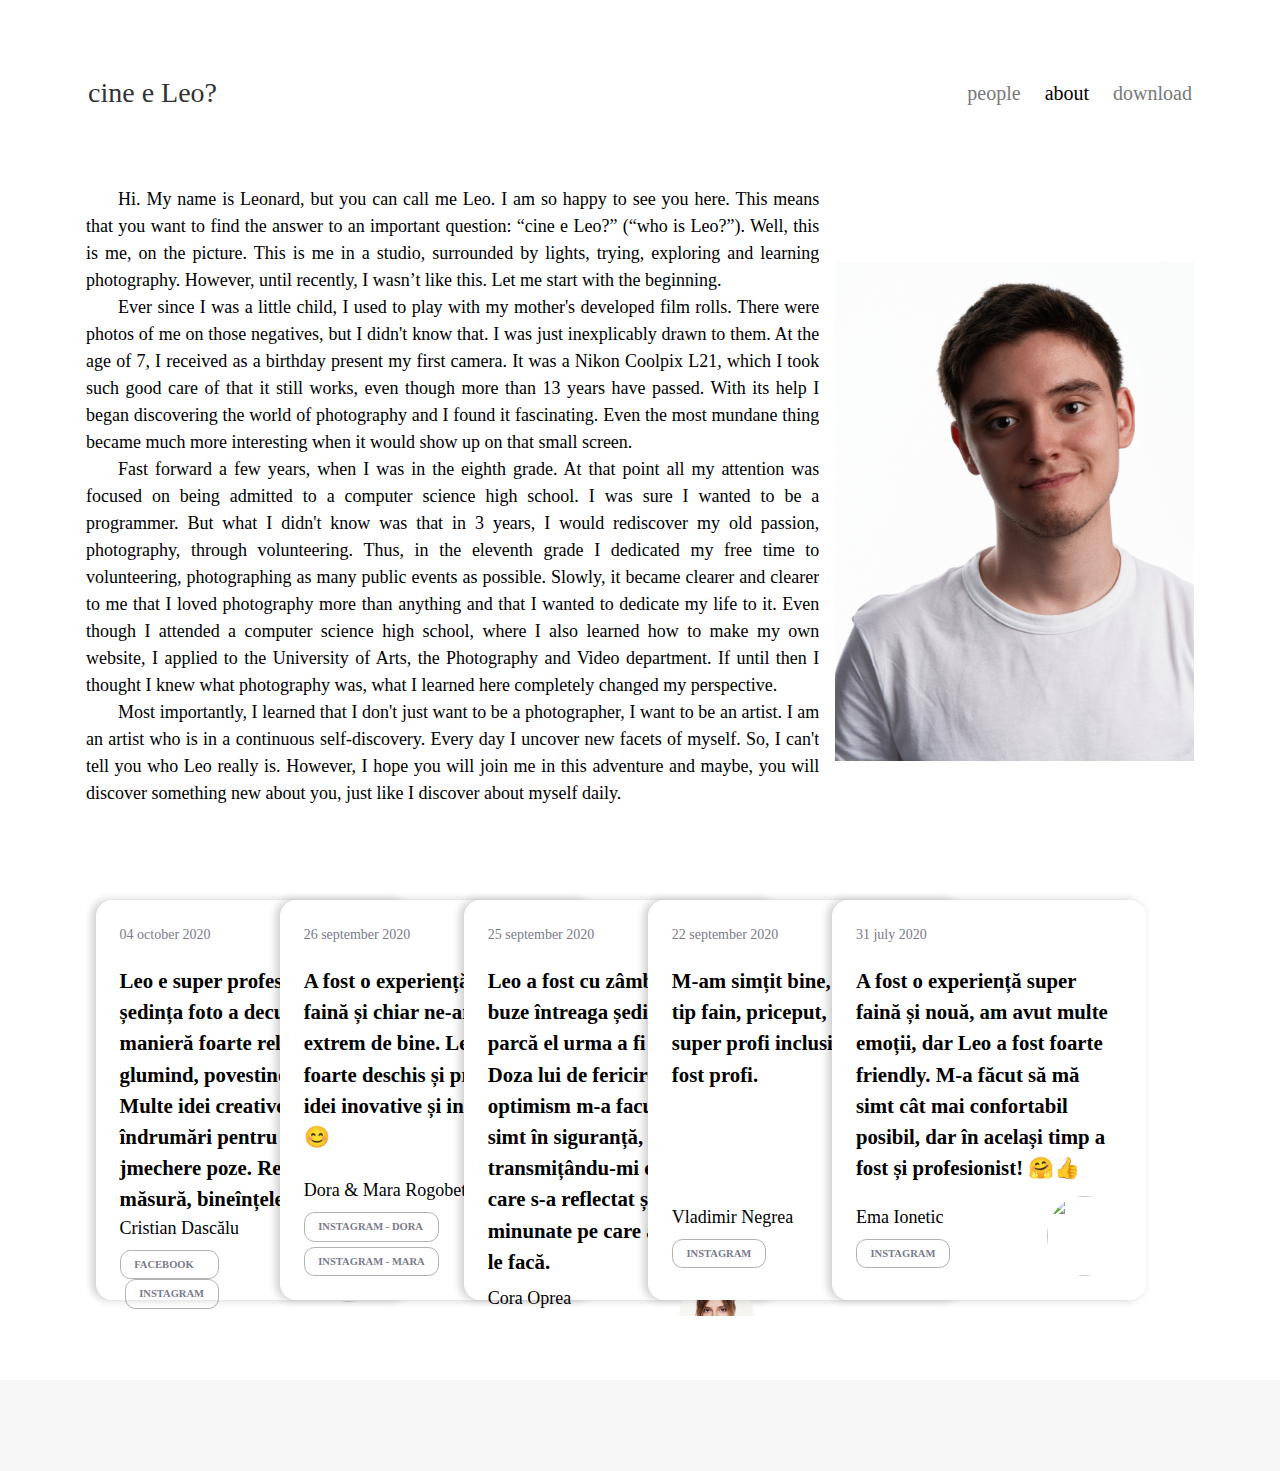
==== commit 3bc38baa: "Add files via upload" ====
--- a/about.html
+++ b/about.html
@@ -101,6 +101,30 @@
             <div class="card-list">
               <article class="card">
                 <header class="card-header">
+                  <p>04 october 2020</p>
+                  <h2>
+                    Leo e super profesionist, iar ședința foto a decurs într-o manieră foarte relaxată, glumind, povestind & stuff. Multe idei
+                    creative și îndrumări pentru cele mai jmechere poze. Rezultatele pe măsură, bineînțeles 😎
+                  </h2>
+                </header>
+
+                <div class="card-author">
+                  <div class="nameandtags">
+                    <div class="author-name">Cristian Dascălu</div>
+                    <div class="tags">
+                      <a href="https://www.facebook.com/cristiandascalu93/" target="_blank">facebook</a>
+                      <a href="https://www.instagram.com/cristiandascalu93/" target="_blank" style="margin-left: 5px;">instagram</a>
+                    </div>
+                  </div>
+
+                  <div class="author-avatar">
+                    <img src="stuff/img/cristian_dascalu/small/cristian_dascalu_1.jpg" />
+                  </div>
+                </div>
+              </article>
+
+              <article class="card">
+                <header class="card-header">
                   <p>26 september 2020</p>
                   <h2>
                     A fost o experiență foarte faină și chiar ne&#8209;am simțit extrem de bine. Leo e un tip foarte deschis și prietenos, cu idei
@@ -111,9 +135,9 @@
                 <div class="card-author">
                   <div class="nameandtags">
                     <div class="author-name">Dora & Mara Rogobete</div>
-                    <div class="tags">
+                    <div class="tags direction-column">
                       <a href="https://www.instagram.com/dorargb/" target="_blank">instagram - Dora</a>
-                      <a href="https://www.instagram.com/qmaraq/" target="_blank">instagram - Mara</a>
+                      <a href="https://www.instagram.com/qmaraq/" target="_blank" style="margin-top: 5px;">instagram - Mara</a>
                     </div>
                   </div>
 
@@ -127,9 +151,8 @@
                 <header class="card-header">
                   <p>25 september 2020</p>
                   <h2>
-                    Leo a fost cu zâmbetul pe buze întreaga ședință, de parcă el urma a fi fotografiat. Doza lui de fericire și optimism
-                    m-a facut să mă simt în siguranță, transmițându-mi energia lui, care s-a reflectat și în pozele minunate pe care a reușit să le
-                    facă.
+                    Leo a fost cu zâmbetul pe buze întreaga ședință, de parcă el urma a fi fotografiat. Doza lui de fericire și optimism m-a facut să
+                    mă simt în siguranță, transmițându-mi energia lui, care s-a reflectat și în pozele minunate pe care a reușit să le facă.
                   </h2>
                 </header>
 
@@ -233,5 +256,6 @@
     <script src="stuff/js/script.js"></script>
     <script src="stuff/js/dream.js"></script>
     <script src="stuff/js/dragtoscroll.js"></script>
+    <script src="stuff/js/progressScroll.js"></script>
   </body>
 </html>
--- a/stuff/styles.css
+++ b/stuff/styles.css
@@ -561,7 +561,185 @@
           order: 2;
 }
 
+.order3 {
+  -webkit-box-ordinal-group: 4;
+      -ms-flex-order: 3;
+          order: 3;
+}
+
+.card-list {
+  display: -webkit-box;
+  display: -ms-flexbox;
+  display: flex;
+  padding: 3rem 3rem 1rem 0.6rem;
+  overflow-x: scroll;
+}
+
+.card-list::-webkit-scrollbar {
+  height: 0px;
+}
+
+.card {
+  height: 400px;
+  width: 400px;
+  min-width: 280px;
+  padding: 1.5rem;
+  border-radius: 16px;
+  background: white;
+  -webkit-box-shadow: -0.2rem 0 0.5rem rgba(0, 0, 0, 0.2);
+          box-shadow: -0.2rem 0 0.5rem rgba(0, 0, 0, 0.2);
+  display: -webkit-box;
+  display: -ms-flexbox;
+  display: flex;
+  -webkit-box-orient: vertical;
+  -webkit-box-direction: normal;
+      -ms-flex-direction: column;
+          flex-direction: column;
+  -webkit-transition: 0.2s;
+  transition: 0.2s;
+  margin: 0;
+  scroll-snap-align: start;
+  clear: both;
+  position: relative;
+}
+
+.card:hover {
+  -webkit-transform: translateY(-1rem);
+          transform: translateY(-1rem);
+}
+
+.card:hover ~ .card,
+.card:focus-within ~ .card {
+  -webkit-transform: translateX(130px);
+          transform: translateX(130px);
+}
+
+.card:not(:first-child) {
+  margin-left: -130px;
+}
+
+.card-header {
+  margin-bottom: auto;
+}
+
+.card-header p {
+  font-size: 14px;
+  margin: 0 0 1rem;
+  color: #7a7a8c;
+}
+
+.card-header h2 {
+  font-size: 1.3rem;
+  margin: 0.25rem 0 auto;
+  text-decoration: none;
+  color: inherit;
+  border: 0;
+  display: inline-block;
+}
+
+.card-author {
+  display: -ms-grid;
+  display: grid;
+  -ms-grid-columns: 1fr 75px;
+      grid-template-columns: 1fr 75px;
+  -webkit-box-align: center;
+      -ms-flex-align: center;
+          align-items: center;
+  position: relative;
+}
+
+.nameandtags {
+  display: -webkit-box;
+  display: -ms-flexbox;
+  display: flex;
+  -webkit-box-orient: vertical;
+  -webkit-box-direction: normal;
+      -ms-flex-direction: column;
+          flex-direction: column;
+}
+
+.author-avatar {
+  grid-area: auto;
+  -ms-flex-item-align: start;
+      align-self: start;
+  position: relative;
+  -webkit-box-sizing: border-box;
+          box-sizing: border-box;
+  display: -webkit-box;
+  display: -ms-flexbox;
+  display: flex;
+  -webkit-box-align: center;
+      -ms-flex-align: center;
+          align-items: center;
+  -webkit-box-pack: center;
+      -ms-flex-pack: center;
+          justify-content: center;
+  height: 100%;
+}
+
+.author-avatar img {
+  width: 80px;
+  height: 80px;
+  border-radius: 50%;
+  display: block;
+  overflow: hidden;
+  -o-object-fit: cover;
+     object-fit: cover;
+}
+
+.author-name {
+  grid-area: auto;
+  -webkit-box-sizing: border-box;
+          box-sizing: border-box;
+}
+
+.half-circle {
+  position: absolute;
+  bottom: 0;
+  width: 60px;
+  height: 48px;
+  fill: none;
+  stroke: rgba(0, 0, 0, 0.6);
+  stroke-width: 3;
+  stroke-linecap: round;
+  pointer-events: none;
+}
+
+.tags {
+  padding-top: 0.5rem;
+  line-height: 2;
+  margin-bottom: 0;
+  display: -webkit-box;
+  display: -ms-flexbox;
+  display: flex;
+  -webkit-box-orient: vertical;
+  -webkit-box-direction: normal;
+      -ms-flex-direction: column;
+          flex-direction: column;
+  -ms-flex-item-align: start;
+      align-self: flex-start;
+}
+
+.tags a {
+  font-style: normal;
+  font-weight: 700;
+  font-size: 0.5rem;
+  color: #7a7a8c;
+  text-transform: uppercase;
+  font-size: 0.66rem;
+  border: 1px solid rgba(0, 0, 0, 0.3);
+  border-radius: 1em;
+  padding: 0.2rem 0.85rem 0.2rem;
+  position: relative;
+}
+
 @media screen and (max-width: 62rem) {
+  .tags a {
+    font-size: 0.6rem;
+  }
+  .card-header h2 {
+    font-size: 1.1rem;
+  }
   .specialImg {
     margin-top: 0px;
   }
